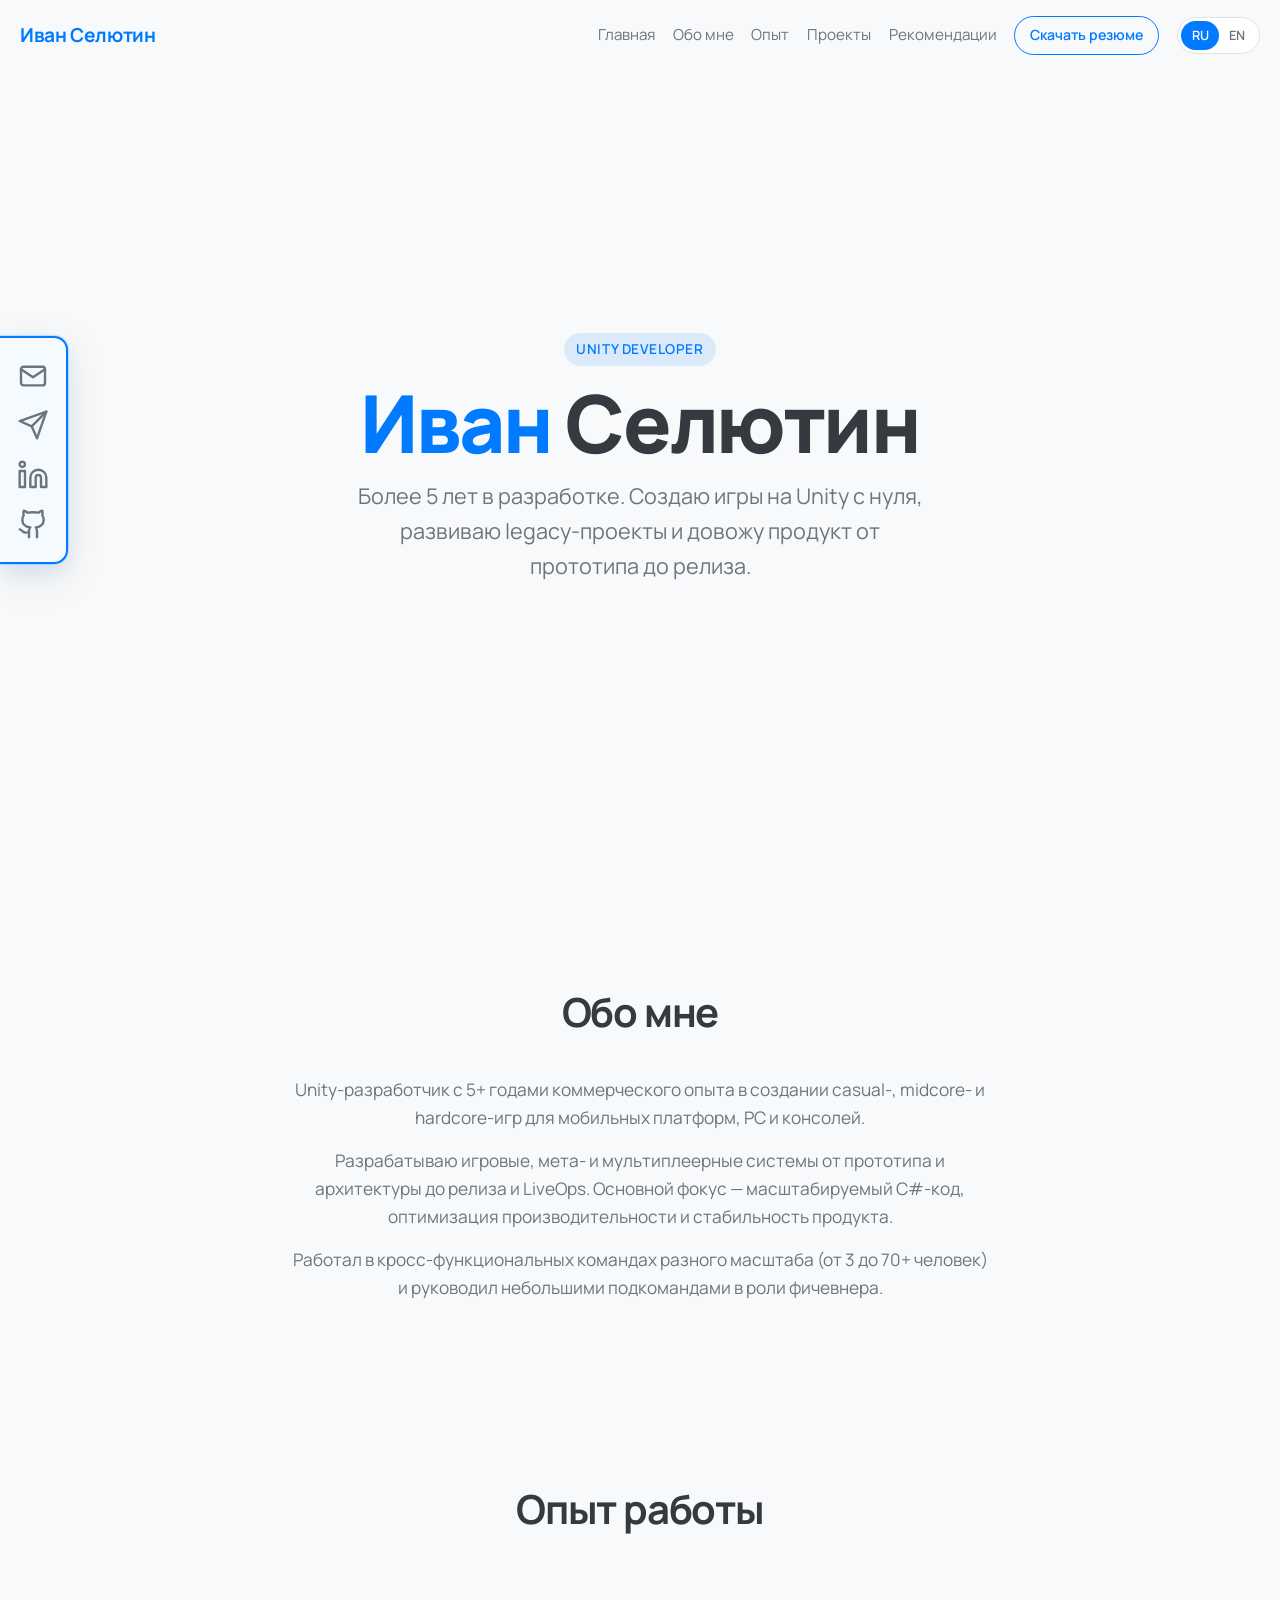
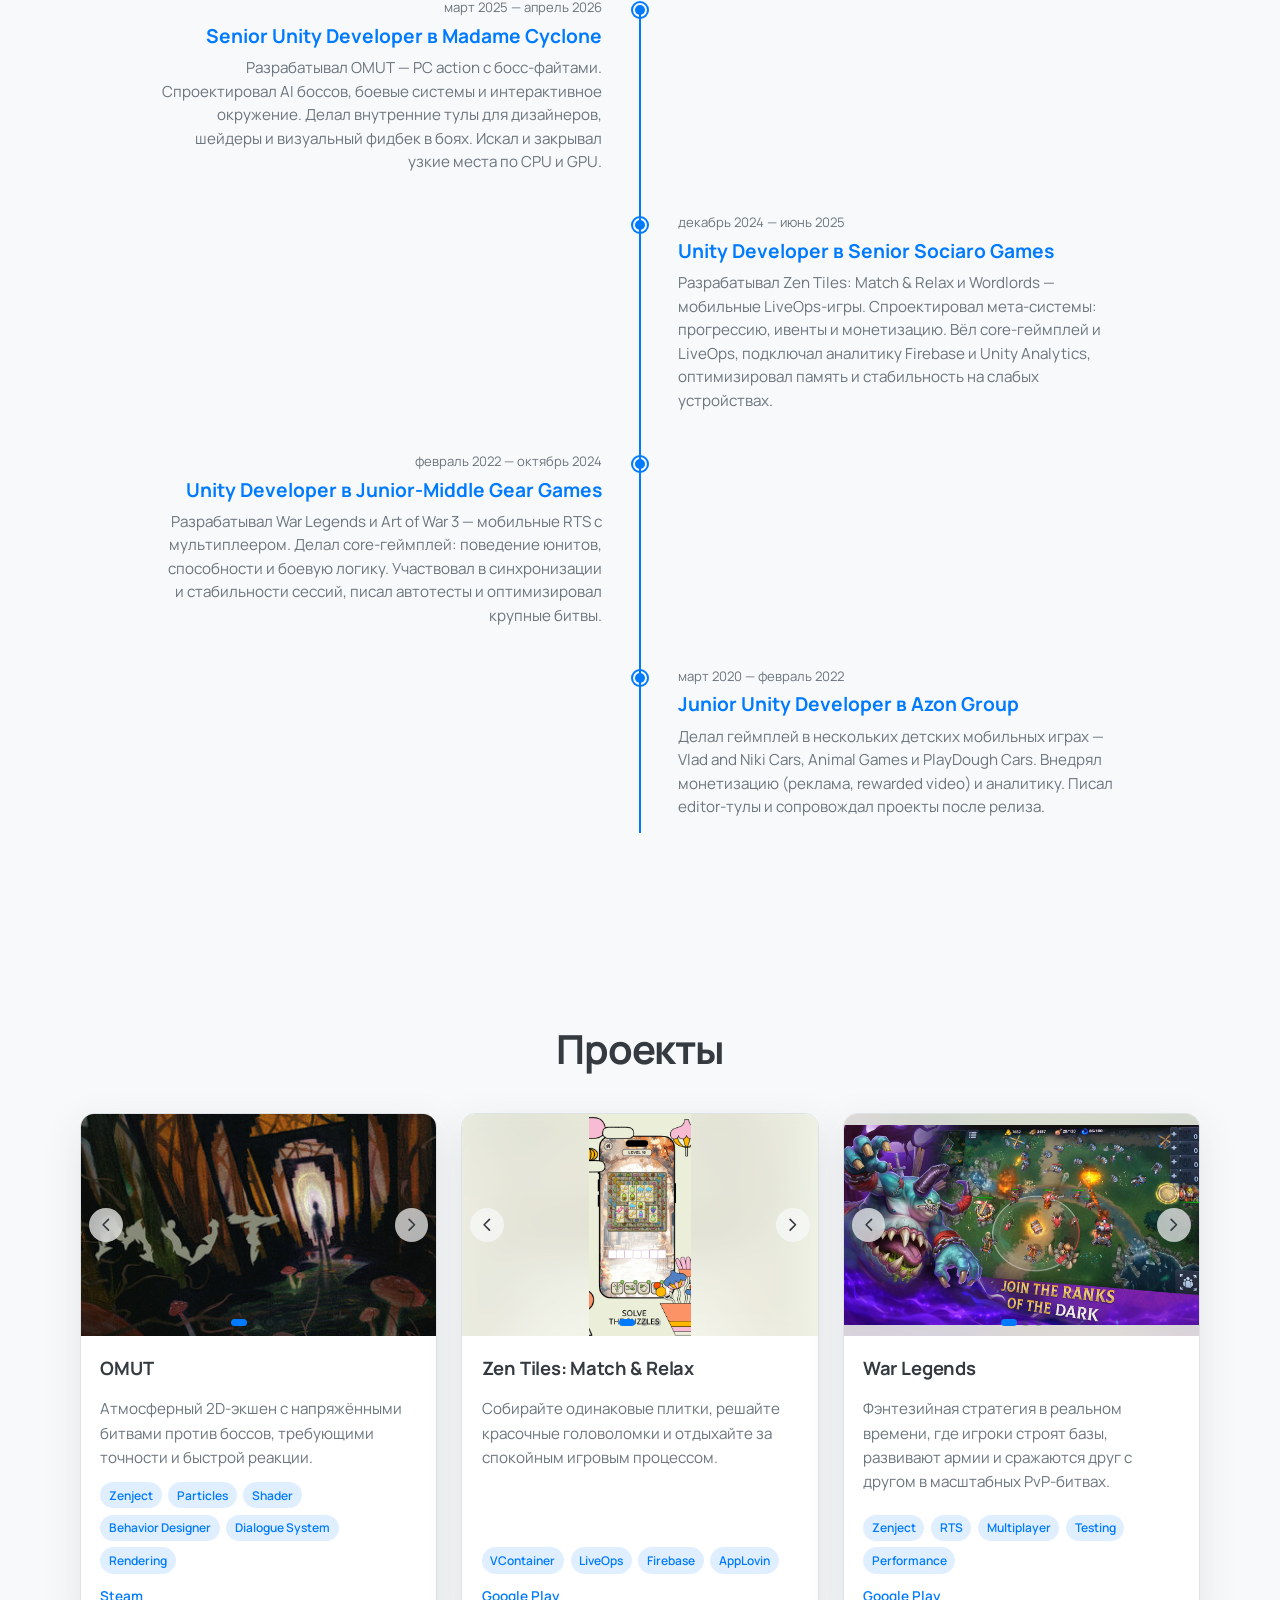
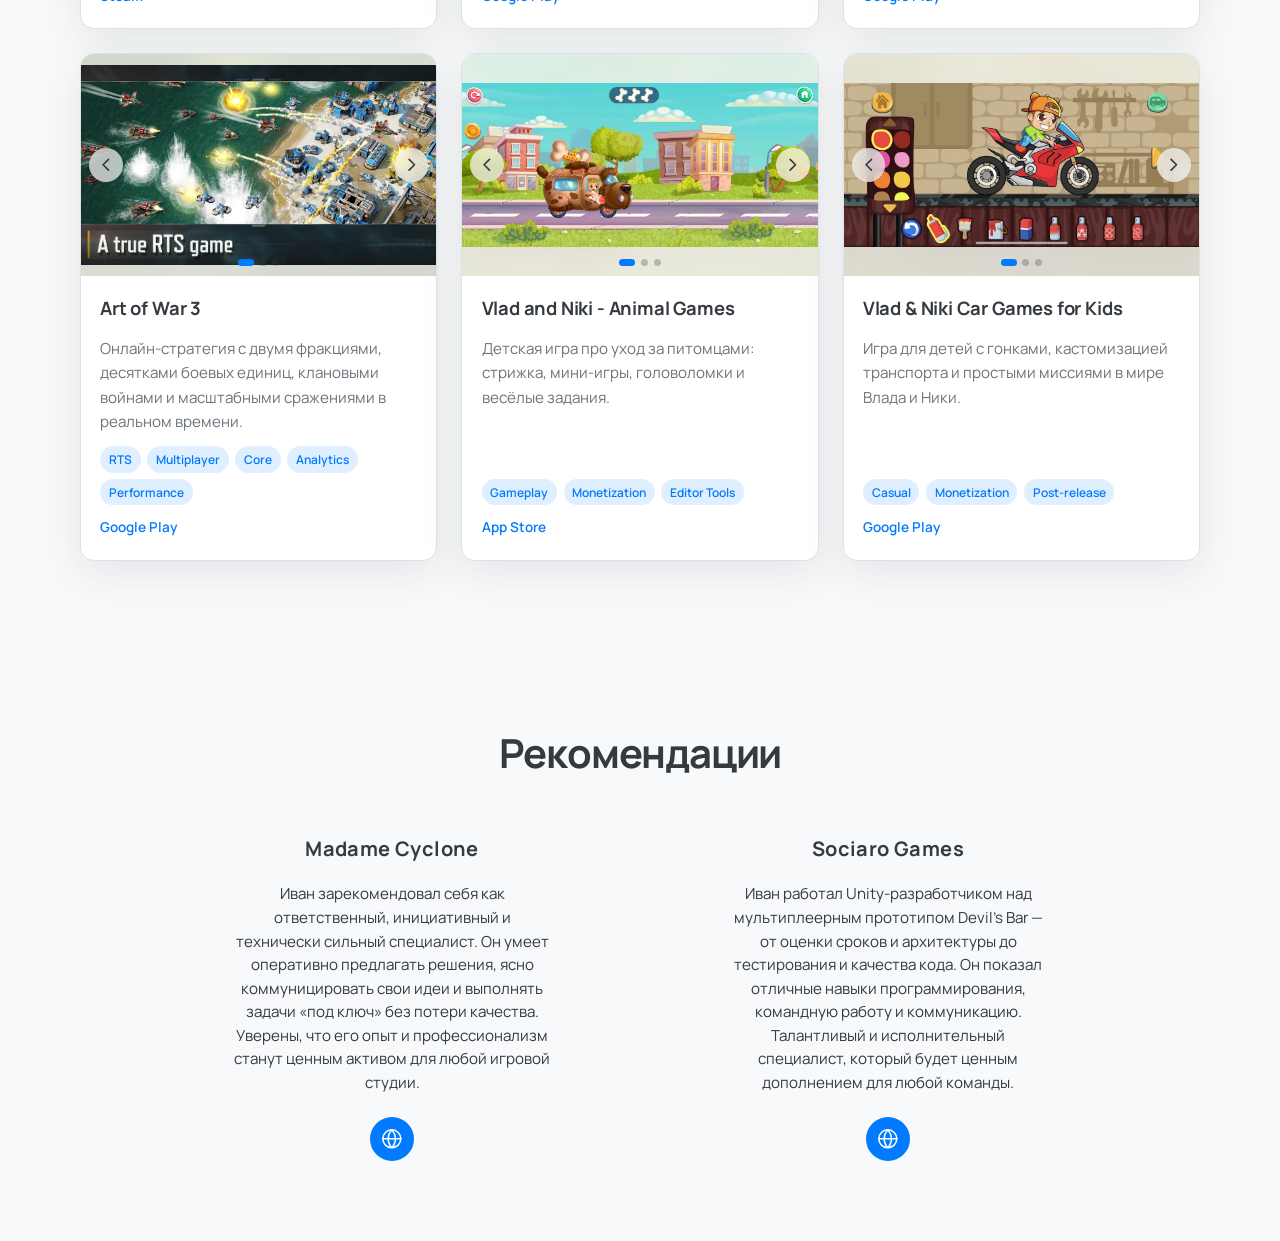
==== index.html @ e61a7d13 "Restore mosaic stagger and equalize header side padding." ====
<!DOCTYPE html>
<html lang="ru">
  <head>
    <meta charset="UTF-8" />
    <meta name="viewport" content="width=device-width, initial-scale=1.0" />
    <meta
      name="description"
      content="Ivan Selyutin — Unity developer. Games, experience, and recommendations."
    />
    <meta http-equiv="Cache-Control" content="no-cache, no-store, must-revalidate" />
    <title>Ivan Selyutin — Unity Developer</title>
    <link rel="preconnect" href="https://fonts.googleapis.com" />
    <link rel="preconnect" href="https://fonts.gstatic.com" crossorigin />
    <link
      href="https://fonts.googleapis.com/css2?family=Manrope:wght@400;500;600;700;800&display=swap"
      rel="stylesheet"
    />
    <link rel="stylesheet" href="css/theme.css?v=20261109c" />
    <link rel="stylesheet" href="css/styles.css?v=20261109c" />
  </head>
  <body>
    <aside id="social-rail" class="social-rail" aria-label="Social links"></aside>

    <header id="site-header" class="site-header">
      <nav class="nav" aria-label="Primary">
        <span id="brand" class="brand">Your Name</span>

        <div class="nav-desktop">
          <a id="nav-home" class="nav-link" href="#hero">Home</a>
          <a id="nav-about" class="nav-link" href="#about">About</a>
          <a id="nav-experience" class="nav-link" href="#experience">Experience</a>
          <a id="nav-projects" class="nav-link" href="#projects">Projects</a>
          <a id="nav-recommendations" class="nav-link" href="#recommendations">Recommendations</a>
          <a id="nav-resume" class="btn" href="assets/resumes/SelyutinCV.pdf" target="_blank" rel="noopener noreferrer">CV</a>
          <div class="lang-switch" role="group" aria-label="Language">
            <button type="button" class="lang-btn" data-lang="ru">RU</button>
            <button type="button" class="lang-btn" data-lang="en">EN</button>
          </div>
        </div>

        <button id="menu-open" class="menu-toggle" type="button" aria-label="Open menu">
          <svg class="icon" viewBox="0 0 24 24" aria-hidden="true"><path d="M4 6h16M4 12h16M4 18h16" fill="none" stroke="currentColor" stroke-width="1.8" stroke-linecap="round"/></svg>
        </button>
      </nav>
    </header>

    <div id="mobile-menu" class="mobile-menu" aria-hidden="true">
      <div class="mobile-menu-top">
        <button id="menu-close" class="menu-toggle" type="button" aria-label="Close menu">
          <svg class="icon" viewBox="0 0 24 24" aria-hidden="true"><path d="M18 6 6 18M6 6l12 12" fill="none" stroke="currentColor" stroke-width="1.8" stroke-linecap="round"/></svg>
        </button>
      </div>
      <div class="mobile-menu-links">
        <a id="m-nav-home" href="#hero">Home</a>
        <a id="m-nav-about" href="#about">About</a>
        <a id="m-nav-experience" href="#experience">Experience</a>
        <a id="m-nav-projects" href="#projects">Projects</a>
        <a id="m-nav-recommendations" href="#recommendations">Recommendations</a>
        <a id="m-nav-resume" class="btn" href="assets/resumes/SelyutinCV.pdf" target="_blank" rel="noopener noreferrer">CV</a>
        <div class="lang-switch" role="group" aria-label="Language">
          <button type="button" class="lang-btn" data-lang="ru">RU</button>
          <button type="button" class="lang-btn" data-lang="en">EN</button>
        </div>
      </div>
    </div>

    <main>
      <section id="hero" class="hero">
        <div class="hero-bg" aria-hidden="true"></div>
        <div class="container hero-content">
          <div class="hero-inner">
            <span id="hero-kicker" class="hero-kicker"></span>
            <h1>
              <span id="hero-first" class="accent"></span>
              <span id="hero-last"></span>
            </h1>
            <p id="hero-tagline" class="hero-tagline"></p>
          </div>
        </div>
      </section>

      <section id="about" class="section container">
        <h2 id="about-title" class="section-title"></h2>
        <div id="about-content" class="about-text"></div>
      </section>

      <section id="experience" class="section container">
        <h2 id="experience-title" class="section-title"></h2>
        <div id="experience-timeline" class="timeline"></div>
      </section>

      <section id="projects" class="section container">
        <h2 id="projects-title" class="section-title"></h2>
        <div id="projects-grid" class="projects-grid"></div>
      </section>

      <section id="recommendations" class="section container">
        <h2 id="recommendations-title" class="section-title"></h2>
        <div id="recommendations-grid" class="reco-grid"></div>
      </section>

      <section id="social-footer" class="social-footer section container" aria-label="Social links">
        <div id="social-bar" class="social-bar"></div>
      </section>
    </main>

    <script type="module">
      import("./js/app.js?v=20261109c");
    </script>
  </body>
</html>
---- css/theme.css ----
:root {
  --color-bg: #f8f9fa;
  --color-surface: #ffffff;
  --color-surface-elevated: #ffffff;
  --color-border: #dee2e6;
  --color-text: #343a40;
  --color-text-muted: #6c757d;
  --color-accent: #007bff;
  --color-accent-hover: #0056b3;
  --color-accent-soft: rgba(0, 123, 255, 0.12);
  --color-on-accent: #ffffff;
  --color-footer: #e9ecef;

  --overlay-rgb: 248, 249, 250;

  --font-display: "Manrope", system-ui, sans-serif;
  --font-body: "Manrope", system-ui, sans-serif;

  --hero-height: 100vh;
  --hero-height-mobile: 100svh;
  --hero-bg-image: none;
  --hero-bg-size: cover;
  --hero-bg-position: center center;
  --hero-bg-overlay: 0;
  --hero-fade-height: 120px;

  --mosaic-icon-size: 28px;
  --mosaic-gap: 56px;
  --mosaic-opacity: 0.144;
  --mosaic-fade-ms: 1600;
  --mosaic-hold-ms: 900;
  --mosaic-cooldown-min-ms: 1000;
  --mosaic-cooldown-max-ms: 2600;
  --mosaic-stagger-ms: 4500;
  --mosaic-density: 0.78;
  --mosaic-content-pad-x: 36px;
  --mosaic-content-pad-y: 28px;

  --page-bg-image: none;
  --page-bg-overlay: 0.2;

  --radius: 14px;
  --shadow: 0 12px 40px rgba(52, 58, 64, 0.1);
}
---- css/styles.css ----
*,
*::before,
*::after {
  box-sizing: border-box;
}

html {
  scroll-behavior: smooth;
}

body {
  margin: 0;
  min-height: 100vh;
  font-family: var(--font-body);
  color: var(--color-text);
  background-color: var(--color-bg);
  background-image:
    linear-gradient(rgba(var(--overlay-rgb), var(--page-bg-overlay)), rgba(var(--overlay-rgb), var(--page-bg-overlay))),
    var(--page-bg-image);
  background-size: cover;
  background-attachment: fixed;
  background-position: center;
  line-height: 1.6;
  -webkit-font-smoothing: antialiased;
  overflow-x: hidden;
}

::selection {
  background: var(--color-accent);
  color: var(--color-on-accent);
}

img {
  max-width: 100%;
  display: block;
}

a {
  color: inherit;
  text-decoration: none;
}

button,
input,
textarea {
  font: inherit;
}

.container {
  width: min(1120px, calc(100% - 2.5rem));
  margin-inline: auto;
}

@media (max-width: 480px) {
  .container {
    width: min(1120px, calc(100% - 1.5rem));
  }
}

.social-rail {
  --social-cycle: 12s;
  --social-step: 1.6s;

  position: fixed;
  left: 0;
  top: 50%;
  transform: translateY(-50%);
  z-index: 40;
  display: none;
  flex-direction: column;
  gap: 1.1rem;
  padding: 1.35rem 1.05rem;
  background: color-mix(in srgb, var(--color-surface) 96%, var(--color-accent) 4%);
  border: 2px solid var(--color-accent);
  border-left: 0;
  border-radius: 0 var(--radius) var(--radius) 0;
  box-shadow:
    0 0 0 1px color-mix(in srgb, var(--color-accent) 18%, transparent),
    0 8px 20px color-mix(in srgb, var(--color-accent) 10%, transparent),
    var(--shadow);
}

.social-rail a {
  position: relative;
  display: grid;
  place-items: center;
  border-radius: 8px;
  color: var(--color-text-muted);
  transition: transform 0.2s ease, color 0.2s ease;
}

.social-rail a:hover {
  color: var(--color-accent);
  transform: translateX(3px);
}

.social-rail a:hover .icon {
  animation: none;
  color: var(--color-accent);
  filter: none;
}

.social-rail .icon {
  width: 2rem;
  height: 2rem;
  color: inherit;
  animation: social-icon-wave var(--social-cycle) ease-in-out infinite;
  animation-delay: calc(var(--i, 0) * var(--social-step));
}

@keyframes social-icon-wave {
  0%,
  5%,
  22%,
  100% {
    color: var(--color-text-muted);
    filter: none;
  }
  10%,
  14% {
    color: var(--color-accent);
    filter: drop-shadow(0 0 1.5px color-mix(in srgb, var(--color-accent) 45%, transparent));
  }
}

.social-footer {
  display: flex;
  justify-content: center;
  padding-top: 0.5rem;
  padding-bottom: 2.25rem;
}

@media (max-width: 899px) {
  #recommendations.section {
    padding-bottom: 2.25rem;
  }
}

@media (min-width: 900px) {
  .social-rail {
    display: flex;
  }

  .social-footer {
    display: none;
  }
}

.social-bar {
  --social-cycle: 12s;
  --social-step: 1.6s;

  display: inline-flex;
  flex-direction: row;
  align-items: center;
  gap: 1.1rem;
  padding: 1.05rem 1.35rem;
  background: color-mix(in srgb, var(--color-surface) 96%, var(--color-accent) 4%);
  border: 2px solid var(--color-accent);
  border-radius: var(--radius);
  box-shadow:
    0 0 0 1px color-mix(in srgb, var(--color-accent) 18%, transparent),
    0 8px 20px color-mix(in srgb, var(--color-accent) 10%, transparent),
    var(--shadow);
}

.social-bar a {
  position: relative;
  display: grid;
  place-items: center;
  border-radius: 8px;
  color: var(--color-text-muted);
  transition: transform 0.2s ease, color 0.2s ease;
}

.social-bar a:hover {
  color: var(--color-accent);
  transform: translateY(-3px);
}

.social-bar a:hover .icon {
  animation: none;
  color: var(--color-accent);
  filter: none;
}

.social-bar .icon {
  width: 2rem;
  height: 2rem;
  color: inherit;
  animation: social-icon-wave var(--social-cycle) ease-in-out infinite;
  animation-delay: calc(var(--i, 0) * var(--social-step));
}

@media (prefers-reduced-motion: reduce) {
  .social-rail .icon,
  .social-bar .icon {
    animation: none;
  }
}

.site-header {
  position: fixed;
  inset: 0 0 auto;
  z-index: 50;
  transition: background 0.25s ease, border-color 0.25s ease, backdrop-filter 0.25s ease;
  border-bottom: 1px solid transparent;
}

.site-header.is-scrolled {
  background: color-mix(in srgb, var(--color-bg) 82%, transparent);
  backdrop-filter: blur(14px);
  border-bottom-color: var(--color-border);
}

.nav {
  display: flex;
  align-items: center;
  justify-content: space-between;
  gap: 1rem;
  width: 100%;
  padding: 1rem 1.25rem;
}

@media (max-width: 480px) {
  .nav {
    padding: 1rem 0.75rem;
  }
}

.brand {
  font-family: var(--font-display);
  font-weight: 700;
  font-size: 1.2rem;
  letter-spacing: -0.02em;
  color: var(--color-accent);
  white-space: nowrap;
  cursor: default;
  user-select: none;
  pointer-events: none;
}

@media (max-width: 480px) {
  .brand {
    font-size: 1.05rem;
  }
}

.nav-desktop {
  display: none;
  align-items: center;
  gap: 1.1rem;
}

.nav-link {
  color: var(--color-text-muted);
  font-size: 0.95rem;
  transition: color 0.2s ease;
}

.nav-link:hover,
.nav-link.is-active {
  color: var(--color-text);
}

.btn {
  display: inline-flex;
  align-items: center;
  justify-content: center;
  gap: 0.45rem;
  border: 1.5px solid var(--color-accent);
  color: var(--color-accent);
  background: transparent;
  border-radius: 999px;
  padding: 0.45rem 0.95rem;
  font-size: 0.88rem;
  font-weight: 600;
  cursor: pointer;
  transition: background 0.2s ease, color 0.2s ease, border-color 0.2s ease, transform 0.2s ease;
}

.btn:hover {
  background: var(--color-accent);
  color: var(--color-on-accent);
}

.btn-solid {
  background: var(--color-accent);
  color: var(--color-on-accent);
}

.btn-solid:hover {
  background: var(--color-accent-hover);
  border-color: var(--color-accent-hover);
}

.lang-switch {
  display: inline-flex;
  padding: 0.2rem;
  border-radius: 999px;
  background: var(--color-surface-elevated);
  border: 1px solid var(--color-border);
}

.lang-btn {
  border: 0;
  background: transparent;
  color: var(--color-text-muted);
  padding: 0.28rem 0.65rem;
  border-radius: 999px;
  cursor: pointer;
  font-weight: 600;
  font-size: 0.8rem;
}

.lang-btn.is-active {
  background: var(--color-accent);
  color: var(--color-on-accent);
}

.menu-toggle {
  display: inline-flex;
  align-items: center;
  justify-content: center;
  border: 0;
  background: transparent;
  color: var(--color-accent);
  cursor: pointer;
  padding: 0.25rem;
}

@media (min-width: 960px) {
  .nav-desktop {
    display: flex;
  }

  .menu-toggle {
    display: none;
  }
}

.mobile-menu {
  position: fixed;
  inset: 0;
  z-index: 60;
  display: none;
  flex-direction: column;
  padding: 1.25rem;
  background: color-mix(in srgb, var(--color-bg) 92%, transparent);
  backdrop-filter: blur(16px);
}

.mobile-menu.is-open {
  display: flex;
}

.mobile-menu-top {
  display: flex;
  justify-content: flex-end;
}

.mobile-menu-links {
  margin: auto 0;
  display: flex;
  flex-direction: column;
  align-items: center;
  gap: 1.25rem;
  font-size: 1.25rem;
}

.hero {
  position: relative;
  width: 100%;
  height: var(--hero-height);
  min-height: var(--hero-height);
  display: grid;
  place-items: center;
  text-align: center;
  padding: 7rem 0 4rem;
  overflow: visible;
}

.hero-bg {
  position: absolute;
  inset: 0;
  z-index: 0;
  background-color: transparent;
  background-image:
    linear-gradient(rgba(var(--overlay-rgb), var(--hero-bg-overlay)), rgba(var(--overlay-rgb), var(--hero-bg-overlay))),
    var(--hero-bg-image);
  background-size: var(--hero-bg-size);
  background-position: var(--hero-bg-position);
  background-repeat: no-repeat;
  pointer-events: none;
}

.hero-bg::after {
  content: "";
  position: absolute;
  inset: auto 0 0;
  height: var(--hero-fade-height);
  background: linear-gradient(transparent, var(--color-bg));
  pointer-events: none;
}

main {
  position: relative;
  z-index: 1;
}

main > .section,
main > .hero {
  position: relative;
  z-index: 1;
}

.icon-mosaic {
  position: absolute;
  left: 0;
  top: 0;
  width: 100%;
  z-index: 0;
  pointer-events: none;
  overflow: hidden;
}

.icon-mosaic__cell {
  position: absolute;
  width: var(--mosaic-icon-size);
  height: var(--mosaic-icon-size);
  transform: translate(-50%, -50%);
}

.icon-mosaic__cell img {
  width: 100%;
  height: 100%;
  opacity: 0;
  object-fit: contain;
  image-rendering: pixelated;
  image-rendering: crisp-edges;
  transition: opacity calc(var(--mosaic-fade-ms) * 1ms) ease;
}

.icon-mosaic__cell.is-on img {
  opacity: var(--mosaic-opacity);
}

@media (prefers-reduced-motion: reduce) {
  .icon-mosaic {
    display: none;
  }
}

.hero-content {
  position: relative;
  z-index: 2;
  width: min(1120px, calc(100% - 2.5rem));
  margin-inline: auto;
}

.hero-inner {
  position: relative;
  z-index: 2;
  max-width: 860px;
  margin-inline: auto;
}

@media (max-width: 767px) {
  .hero {
    height: var(--hero-height-mobile);
    min-height: var(--hero-height-mobile);
    padding: 5.5rem 0 3rem;
  }

  .hero-inner {
    padding-inline: 0.15rem;
  }

  .hero h1 {
    font-size: clamp(2.2rem, 11vw, 3.4rem);
    word-break: break-word;
  }

  .hero-tagline {
    font-size: 1.02rem;
    padding-inline: 0.15rem;
  }

  .section {
    padding: 3.25rem 0;
  }

  #experience .section-title,
  #recommendations .section-title {
    margin-bottom: 2rem;
  }

  .project-card:hover {
    transform: none;
  }

  .project-body h3 {
    overflow-wrap: anywhere;
  }

  .timeline-item h3 {
    font-size: 1.05rem;
    overflow-wrap: anywhere;
  }

  .timeline-text {
    font-size: 0.92rem;
  }

  .reco-text {
    max-width: none;
    font-size: 0.92rem;
  }

  .about-text {
    font-size: 1rem;
  }
}

.hero-kicker {
  display: inline-block;
  margin-bottom: 1rem;
  padding: 0.35rem 0.8rem;
  border-radius: 999px;
  background: var(--color-accent-soft);
  color: var(--color-accent);
  font-size: 0.85rem;
  font-weight: 600;
  letter-spacing: 0.04em;
  text-transform: uppercase;
}

.hero h1 {
  margin: 0 0 1rem;
  font-family: var(--font-display);
  font-weight: 800;
  font-size: clamp(2.6rem, 8vw, 5rem);
  line-height: 1.02;
  letter-spacing: -0.03em;
}

.hero h1 .accent {
  color: var(--color-accent);
}

.hero-tagline {
  margin: 0 auto 2rem;
  max-width: 36rem;
  color: var(--color-text-muted);
  font-size: clamp(1.05rem, 2.4vw, 1.35rem);
  font-weight: 400;
}

.section {
  padding: 5rem 0;
}

.section-title {
  margin: 0 0 2rem;
  font-family: var(--font-display);
  font-size: clamp(1.8rem, 4vw, 2.5rem);
  letter-spacing: -0.03em;
}

#experience .section-title {
  text-align: center;
  margin-bottom: 3.5rem;
}

#about .section-title,
#projects .section-title {
  text-align: center;
}

.about-text {
  max-width: 44rem;
  margin-inline: auto;
  color: var(--color-text-muted);
  font-size: 1.08rem;
  text-align: center;
}

.about-text p {
  margin: 0 0 1rem;
}

.projects-grid {
  display: grid;
  grid-template-columns: 1fr;
  gap: 1.5rem;
}

@media (min-width: 720px) {
  .projects-grid {
    grid-template-columns: repeat(2, 1fr);
  }
}

@media (min-width: 1024px) {
  .projects-grid {
    grid-template-columns: repeat(3, 1fr);
  }
}

.project-card {
  display: flex;
  flex-direction: column;
  background: var(--color-surface);
  border: 1px solid var(--color-border);
  border-radius: var(--radius);
  overflow: hidden;
  box-shadow: var(--shadow);
  transition: transform 0.25s ease, border-color 0.25s ease;
}

.project-card:hover {
  transform: translateY(-4px);
  border-color: color-mix(in srgb, var(--color-accent) 45%, var(--color-border));
}

.carousel {
  position: relative;
  aspect-ratio: 16 / 10;
  background: var(--color-surface-elevated);
  overflow: hidden;
}

.carousel-track {
  display: flex;
  height: 100%;
  transition: transform 0.35s ease;
}

.carousel-slide {
  position: relative;
  min-width: 100%;
  height: 100%;
  overflow: hidden;
}

.carousel-slide img {
  position: relative;
  z-index: 1;
  width: 100%;
  height: 100%;
  object-fit: cover;
  pointer-events: none;
}

.carousel-slide--contain {
  display: grid;
  place-items: center;
  background: #eef0df;
}

.carousel-slide--contain .carousel-slide__backdrop {
  position: absolute;
  inset: -24px;
  background-position: center;
  background-size: cover;
  filter: blur(22px);
  opacity: 0.22;
  transform: scale(1.08);
}

.carousel-slide--contain::after {
  content: "";
  position: absolute;
  inset: 0;
  background: rgba(248, 249, 250, 0.28);
}

.carousel-slide--contain img {
  position: absolute;
  inset: 0;
  width: 100%;
  height: 100%;
  max-width: none;
  object-fit: contain;
}

.carousel-placeholder {
  width: 100%;
  height: 100%;
  display: grid;
  place-items: center;
  background:
    radial-gradient(circle at 30% 20%, var(--color-accent-soft), transparent 55%),
    linear-gradient(145deg, #e9ecef, #f8f9fa);
  color: var(--color-text-muted);
  font-size: 0.9rem;
  padding: 1rem;
  text-align: center;
}

.carousel-nav {
  position: absolute;
  inset: 0;
  z-index: 3;
  display: flex;
  align-items: center;
  justify-content: space-between;
  padding: 0.5rem;
  pointer-events: none;
}

.carousel-btn {
  pointer-events: auto;
  width: 2.1rem;
  height: 2.1rem;
  border: 0;
  border-radius: 999px;
  background: color-mix(in srgb, var(--color-bg) 70%, transparent);
  color: var(--color-text);
  cursor: pointer;
  display: grid;
  place-items: center;
  backdrop-filter: blur(8px);
  transition: background 0.2s ease, color 0.2s ease;
}

.carousel-btn:hover {
  background: var(--color-accent);
  color: var(--color-on-accent);
}

.carousel-dots {
  position: absolute;
  left: 0;
  right: 0;
  bottom: 0.65rem;
  z-index: 3;
  display: flex;
  justify-content: center;
  gap: 0.35rem;
}

.carousel-dot {
  width: 0.45rem;
  height: 0.45rem;
  border-radius: 999px;
  border: 0;
  padding: 0;
  background: rgba(52, 58, 64, 0.28);
  cursor: pointer;
}

.carousel-dot.is-active {
  background: var(--color-accent);
  width: 1rem;
}

.project-body {
  display: flex;
  flex-direction: column;
  gap: 0.75rem;
  padding: 1.15rem 1.2rem 1.3rem;
  flex: 1;
}

.project-body h3 {
  margin: 0;
  padding: 0.08em 0 0.18em;
  font-family: var(--font-body);
  font-size: 1.15rem;
  font-weight: 700;
  line-height: 1.4;
  letter-spacing: -0.01em;
  overflow: visible;
}

.project-body p {
  margin: 0;
  color: var(--color-text-muted);
  font-size: 0.95rem;
  flex: 1;
}

.tags {
  display: flex;
  flex-wrap: wrap;
  gap: 0.4rem;
}

.tag {
  font-size: 0.75rem;
  font-weight: 600;
  padding: 0.22rem 0.55rem;
  border-radius: 999px;
  background: var(--color-accent-soft);
  color: var(--color-accent);
}

.project-links {
  display: flex;
  flex-wrap: wrap;
  gap: 0.5rem;
}

.project-links a {
  font-size: 0.85rem;
  font-weight: 600;
  color: var(--color-accent);
}

.project-links a:hover {
  color: var(--color-accent-hover);
}

.timeline {
  position: relative;
  max-width: 960px;
  margin-inline: auto;
}

.timeline::before {
  content: "";
  position: absolute;
  left: 50%;
  top: 0.45rem;
  bottom: 1.5rem;
  width: 2px;
  background: var(--color-accent);
  transform: translateX(-50%);
}

.timeline-item {
  display: grid;
  grid-template-columns: 1fr 20px 1fr;
  align-items: start;
  background: none;
  border: 0;
  border-radius: 0;
  padding: 0 0 2.4rem;
}

.timeline-item::before {
  content: "";
  grid-column: 2;
  grid-row: 1;
  width: 14px;
  height: 14px;
  margin-top: 0.35rem;
  justify-self: center;
  border-radius: 50%;
  background: var(--color-accent);
  border: 2px solid var(--color-bg);
  box-shadow: 0 0 0 2px var(--color-accent);
}

.timeline-item--left .timeline-content {
  grid-column: 1;
  text-align: right;
  padding-right: 1.75rem;
}

.timeline-item--right .timeline-content {
  grid-column: 3;
  text-align: left;
  padding-left: 1.75rem;
}

.timeline-meta {
  display: flex;
  flex-wrap: wrap;
  gap: 0.35rem 0.85rem;
  margin-bottom: 0.35rem;
  color: var(--color-text-muted);
  font-size: 0.82rem;
}

.timeline-item--left .timeline-meta {
  justify-content: flex-end;
}

.timeline-item h3 {
  margin: 0 0 0.45rem;
  font-family: var(--font-body);
  font-size: 1.2rem;
  font-weight: 700;
  color: var(--color-accent);
  line-height: 1.3;
}

.timeline-item h4 {
  margin: 0 0 0.75rem;
  color: var(--color-accent);
  font-size: 0.95rem;
  font-weight: 600;
}

.timeline-text {
  margin: 0;
  color: var(--color-text-muted);
  font-size: 0.95rem;
  font-weight: 400;
  line-height: 1.55;
}

.timeline-item ul {
  margin: 0;
  padding-left: 1.1rem;
  color: var(--color-text-muted);
}

.timeline-item--left ul {
  padding-left: 0;
  padding-right: 1.1rem;
  list-style-position: inside;
}

.timeline-item li + li {
  margin-top: 0.35rem;
}

@media (max-width: 767px) {
  .timeline::before {
    left: 7px;
    transform: none;
  }

  .timeline-item {
    grid-template-columns: 14px 1fr;
    column-gap: 0.9rem;
    padding-bottom: 1.8rem;
  }

  .timeline-item::before {
    grid-column: 1;
  }

  .timeline-item--left .timeline-content,
  .timeline-item--right .timeline-content {
    grid-column: 2;
    text-align: left;
    padding: 0;
  }

  .timeline-item--left .timeline-meta {
    justify-content: flex-start;
  }
}

#recommendations .section-title {
  text-align: center;
  margin-bottom: 3rem;
}

.reco-grid {
  display: grid;
  grid-template-columns: 1fr;
  gap: 2.5rem 2rem;
  max-width: 960px;
  margin-inline: auto;
}

@media (min-width: 720px) {
  .reco-grid {
    grid-template-columns: repeat(2, 1fr);
  }
}

.reco-card {
  display: flex;
  flex-direction: column;
  align-items: center;
  text-align: center;
  background: none;
  border: 0;
  border-radius: 0;
  padding: 0;
  box-shadow: none;
  min-height: 0;
}

.reco-company {
  margin: 0 0 1.1rem;
  font-family: var(--font-body);
  font-size: 1.25rem;
  font-weight: 700;
  letter-spacing: 0.02em;
  color: var(--color-text);
}

.reco-text {
  margin: 0 0 1.4rem;
  color: var(--color-text);
  font-size: 0.95rem;
  line-height: 1.55;
  font-style: normal;
  max-width: 36ch;
}

.reco-link {
  display: grid;
  place-items: center;
  width: 2.75rem;
  height: 2.75rem;
  border-radius: 999px;
  background: var(--color-accent);
  color: var(--color-on-accent);
  transition: transform 0.2s ease, background 0.2s ease;
}

.reco-link:hover {
  background: var(--color-accent-hover);
  transform: translateY(-2px);
}

.reco-link-icon {
  width: 1.35rem;
  height: 1.35rem;
  fill: none;
  stroke: currentColor;
  stroke-width: 1.7;
  stroke-linecap: round;
  stroke-linejoin: round;
}

.icon {
  width: 1.35rem;
  height: 1.35rem;
  stroke: currentColor;
  fill: none;
  stroke-width: 1.8;
  stroke-linecap: round;
  stroke-linejoin: round;
}

.sr-only {
  position: absolute;
  width: 1px;
  height: 1px;
  padding: 0;
  margin: -1px;
  overflow: hidden;
  clip: rect(0, 0, 0, 0);
  border: 0;
}

.hidden {
  display: none !important;
}
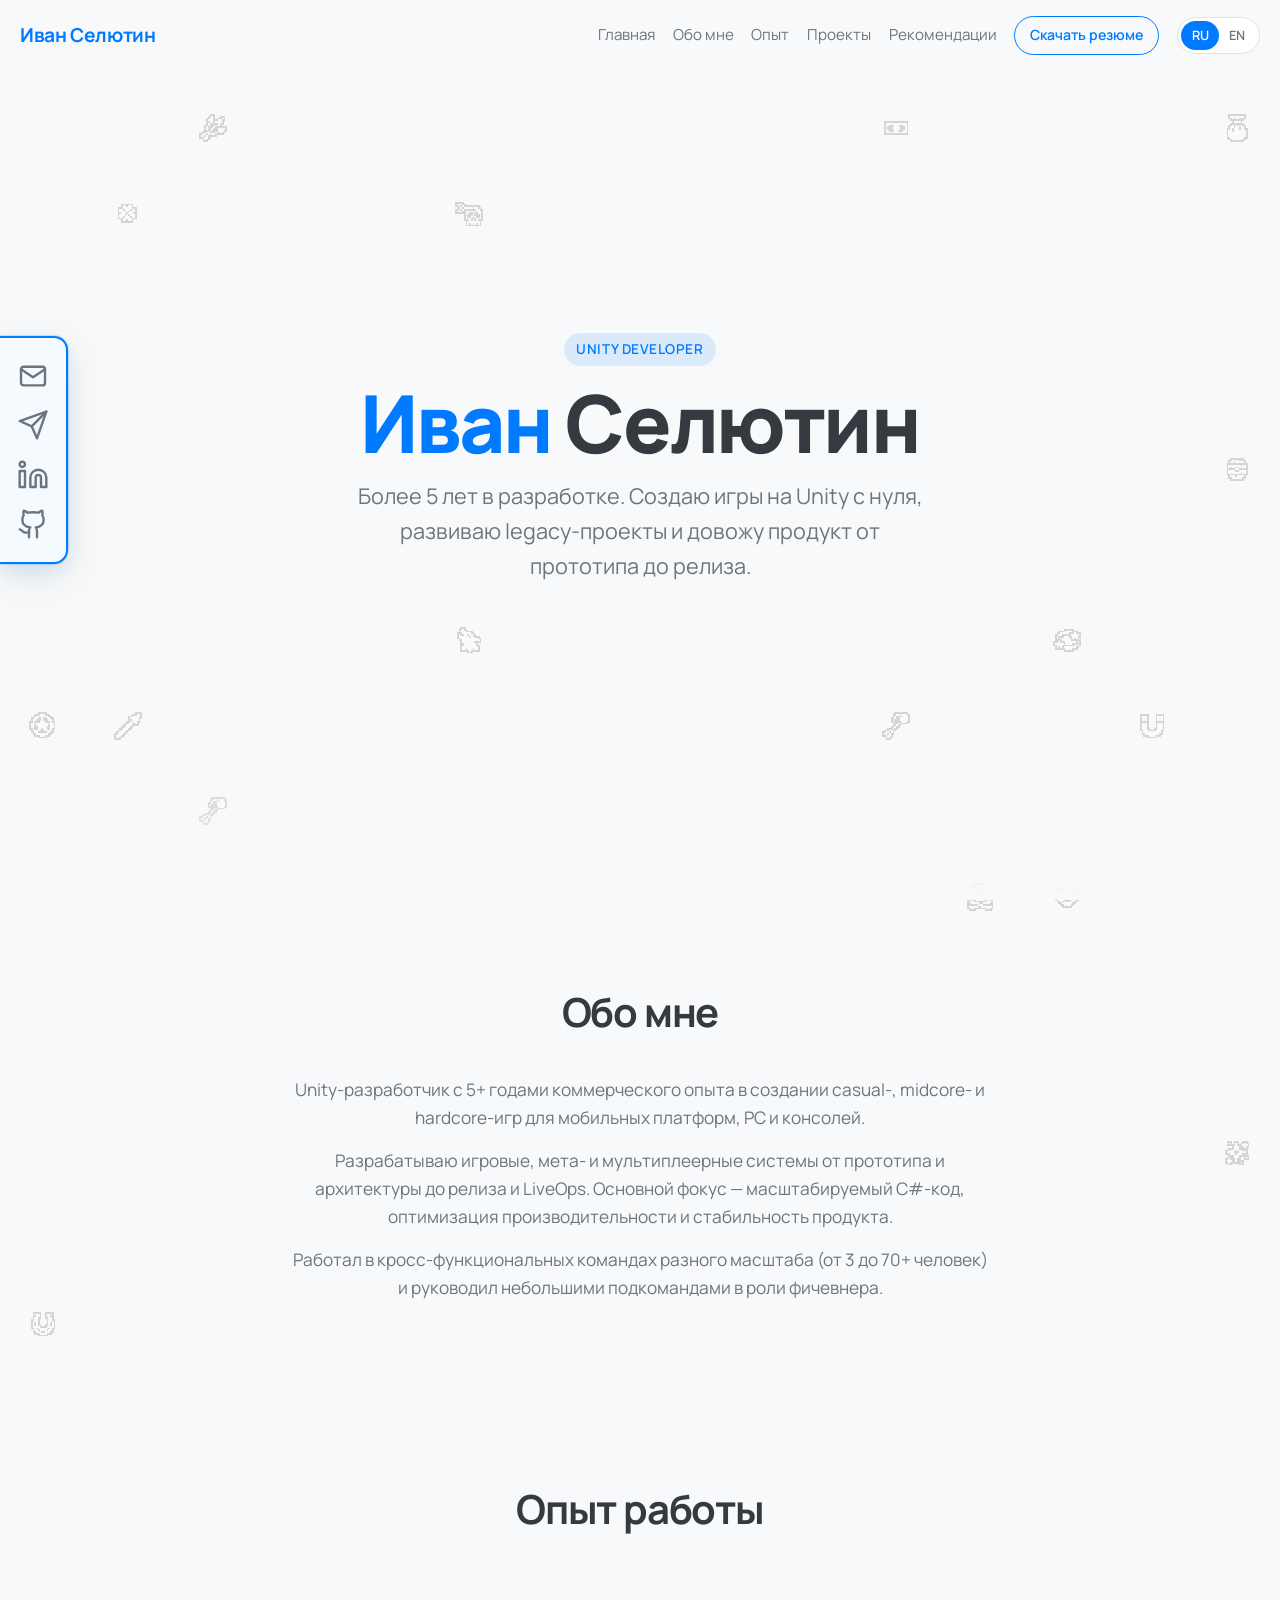
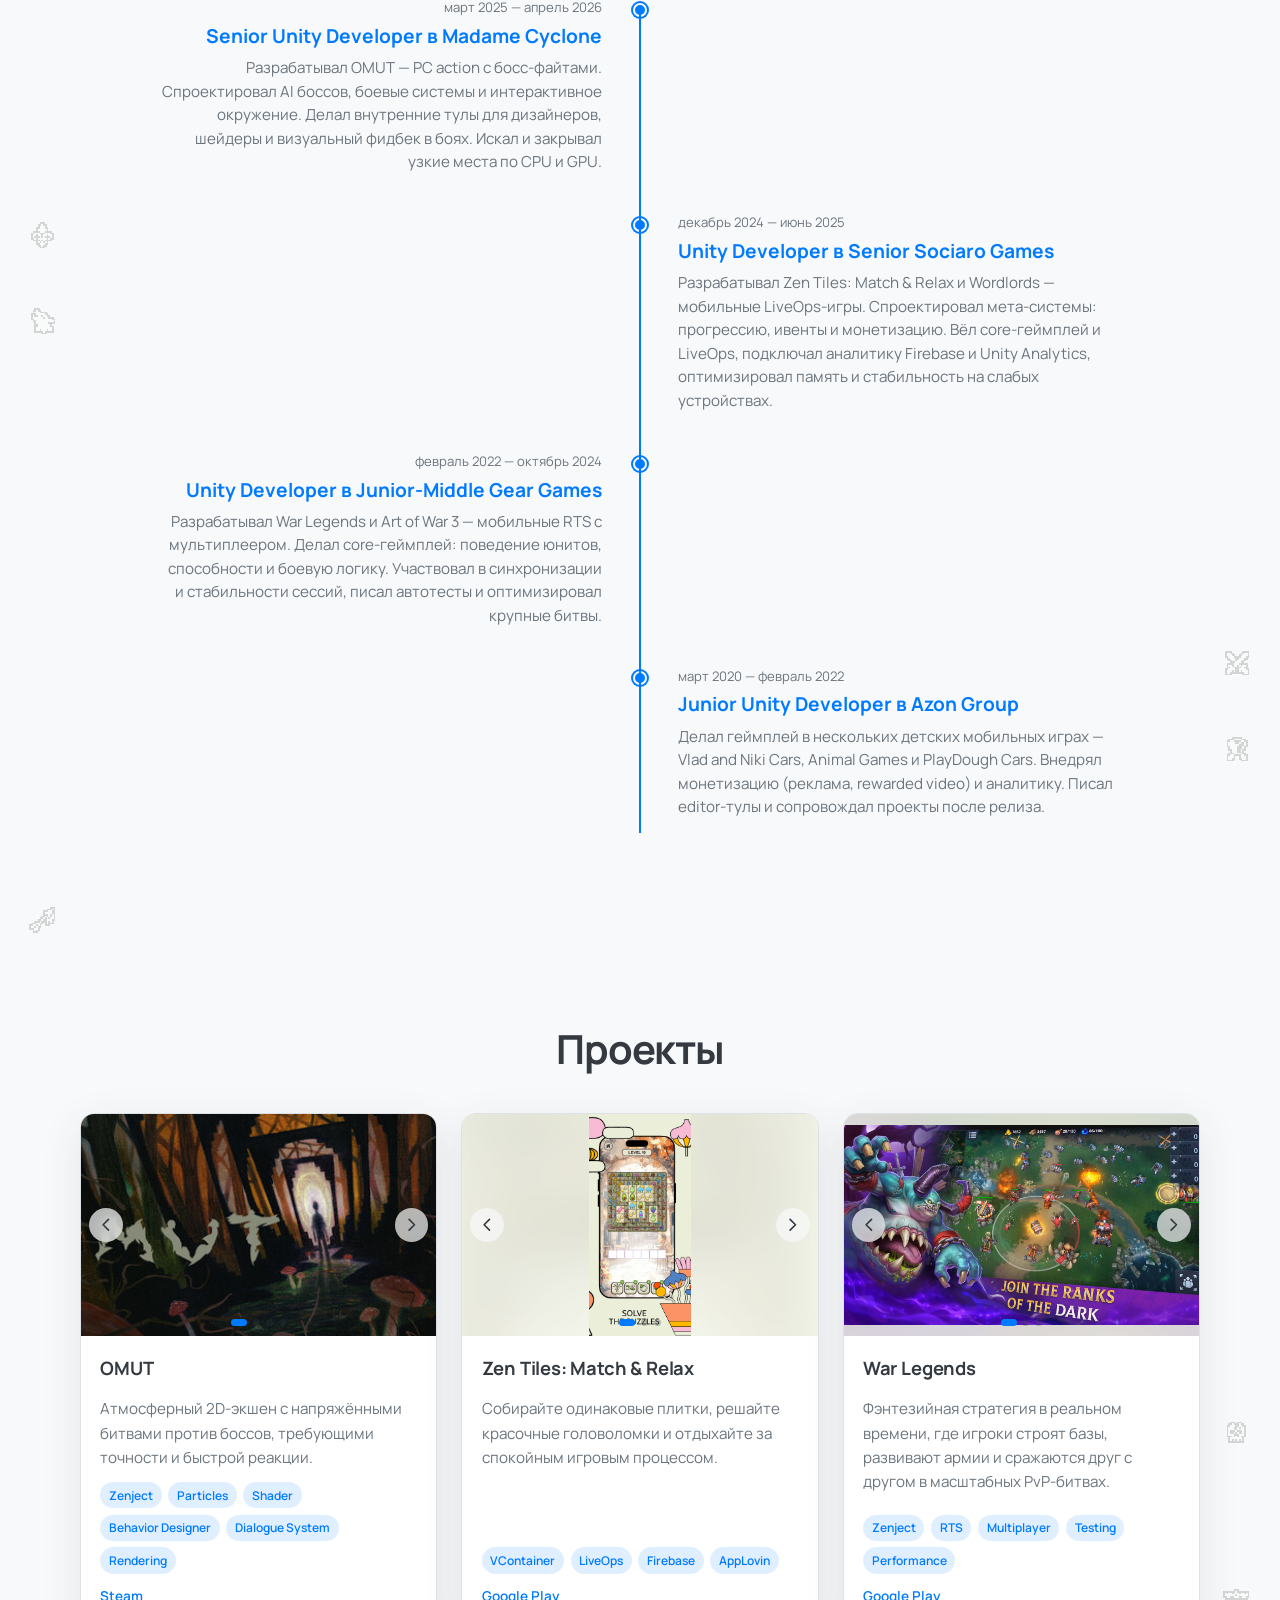
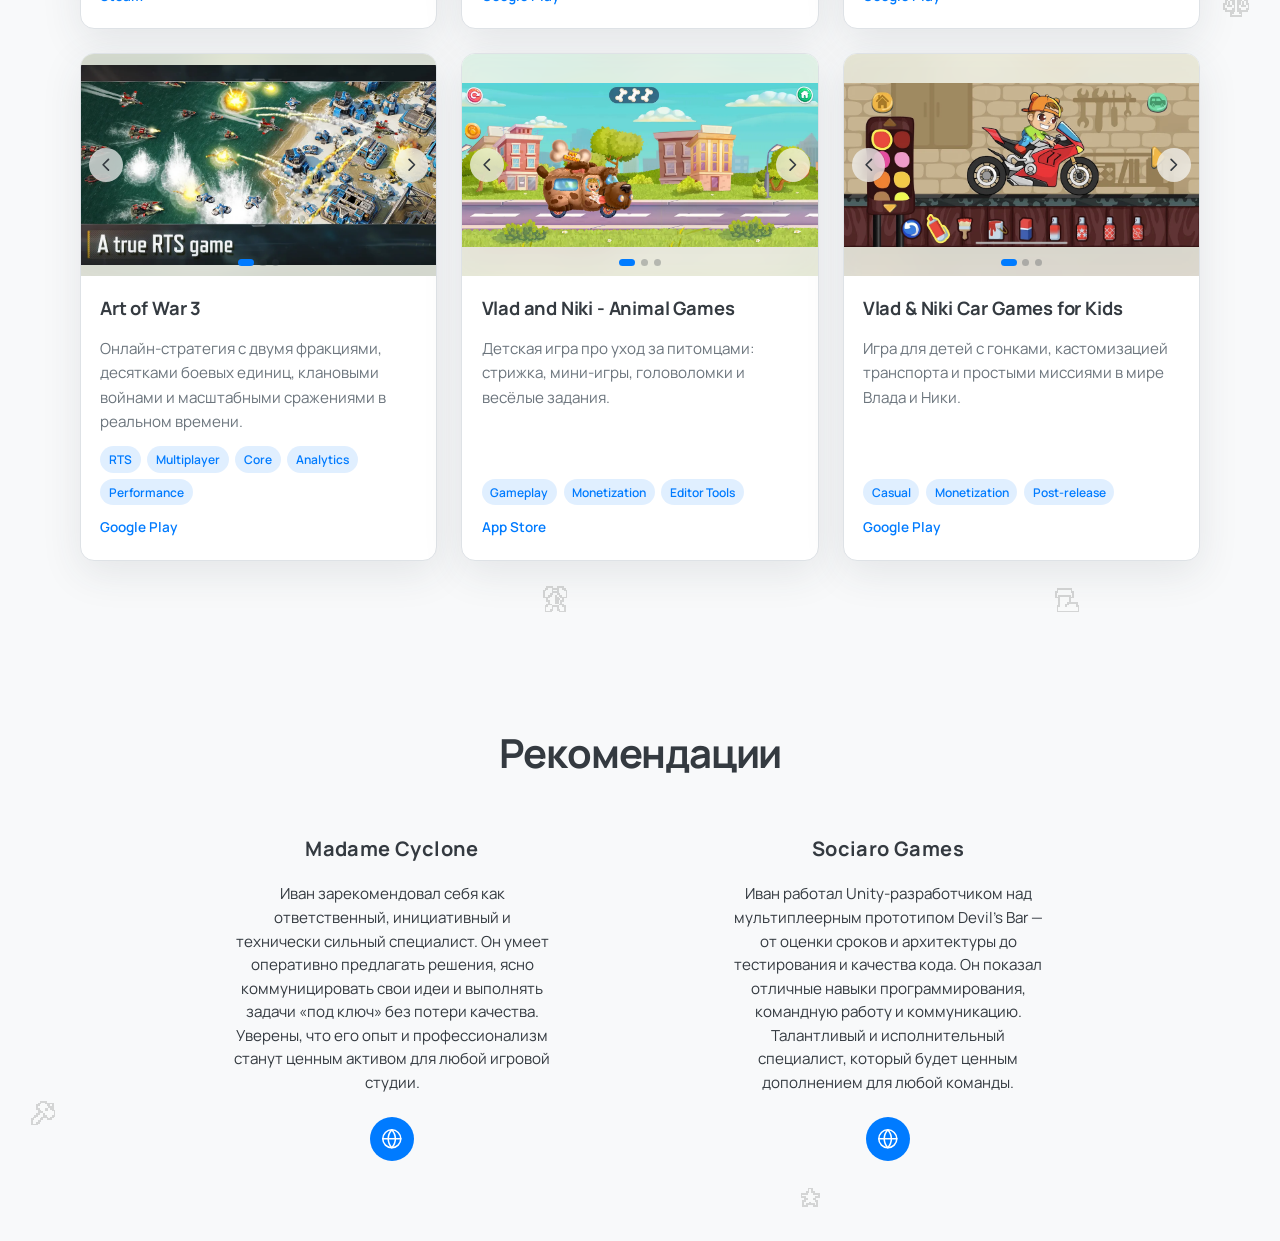
==== commit 5774d8ee: "Restore desynced mosaic entrances and stop redundant rebuild waves." ====
--- a/index.html
+++ b/index.html
@@ -15,8 +15,8 @@
       href="https://fonts.googleapis.com/css2?family=Manrope:wght@400;500;600;700;800&display=swap"
       rel="stylesheet"
     />
-    <link rel="stylesheet" href="css/theme.css?v=20261109c" />
-    <link rel="stylesheet" href="css/styles.css?v=20261109c" />
+    <link rel="stylesheet" href="css/theme.css?v=20261109d" />
+    <link rel="stylesheet" href="css/styles.css?v=20261109d" />
   </head>
   <body>
     <aside id="social-rail" class="social-rail" aria-label="Social links"></aside>
@@ -105,7 +105,7 @@
     </main>
 
     <script type="module">
-      import("./js/app.js?v=20261109c");
+      import("./js/app.js?v=20261109d");
     </script>
   </body>
 </html>
--- a/css/theme.css
+++ b/css/theme.css
@@ -31,7 +31,7 @@
   --mosaic-hold-ms: 900;
   --mosaic-cooldown-min-ms: 1000;
   --mosaic-cooldown-max-ms: 2600;
-  --mosaic-stagger-ms: 4500;
+  --mosaic-stagger-ms: 9000;
   --mosaic-density: 0.78;
   --mosaic-content-pad-x: 36px;
   --mosaic-content-pad-y: 28px;
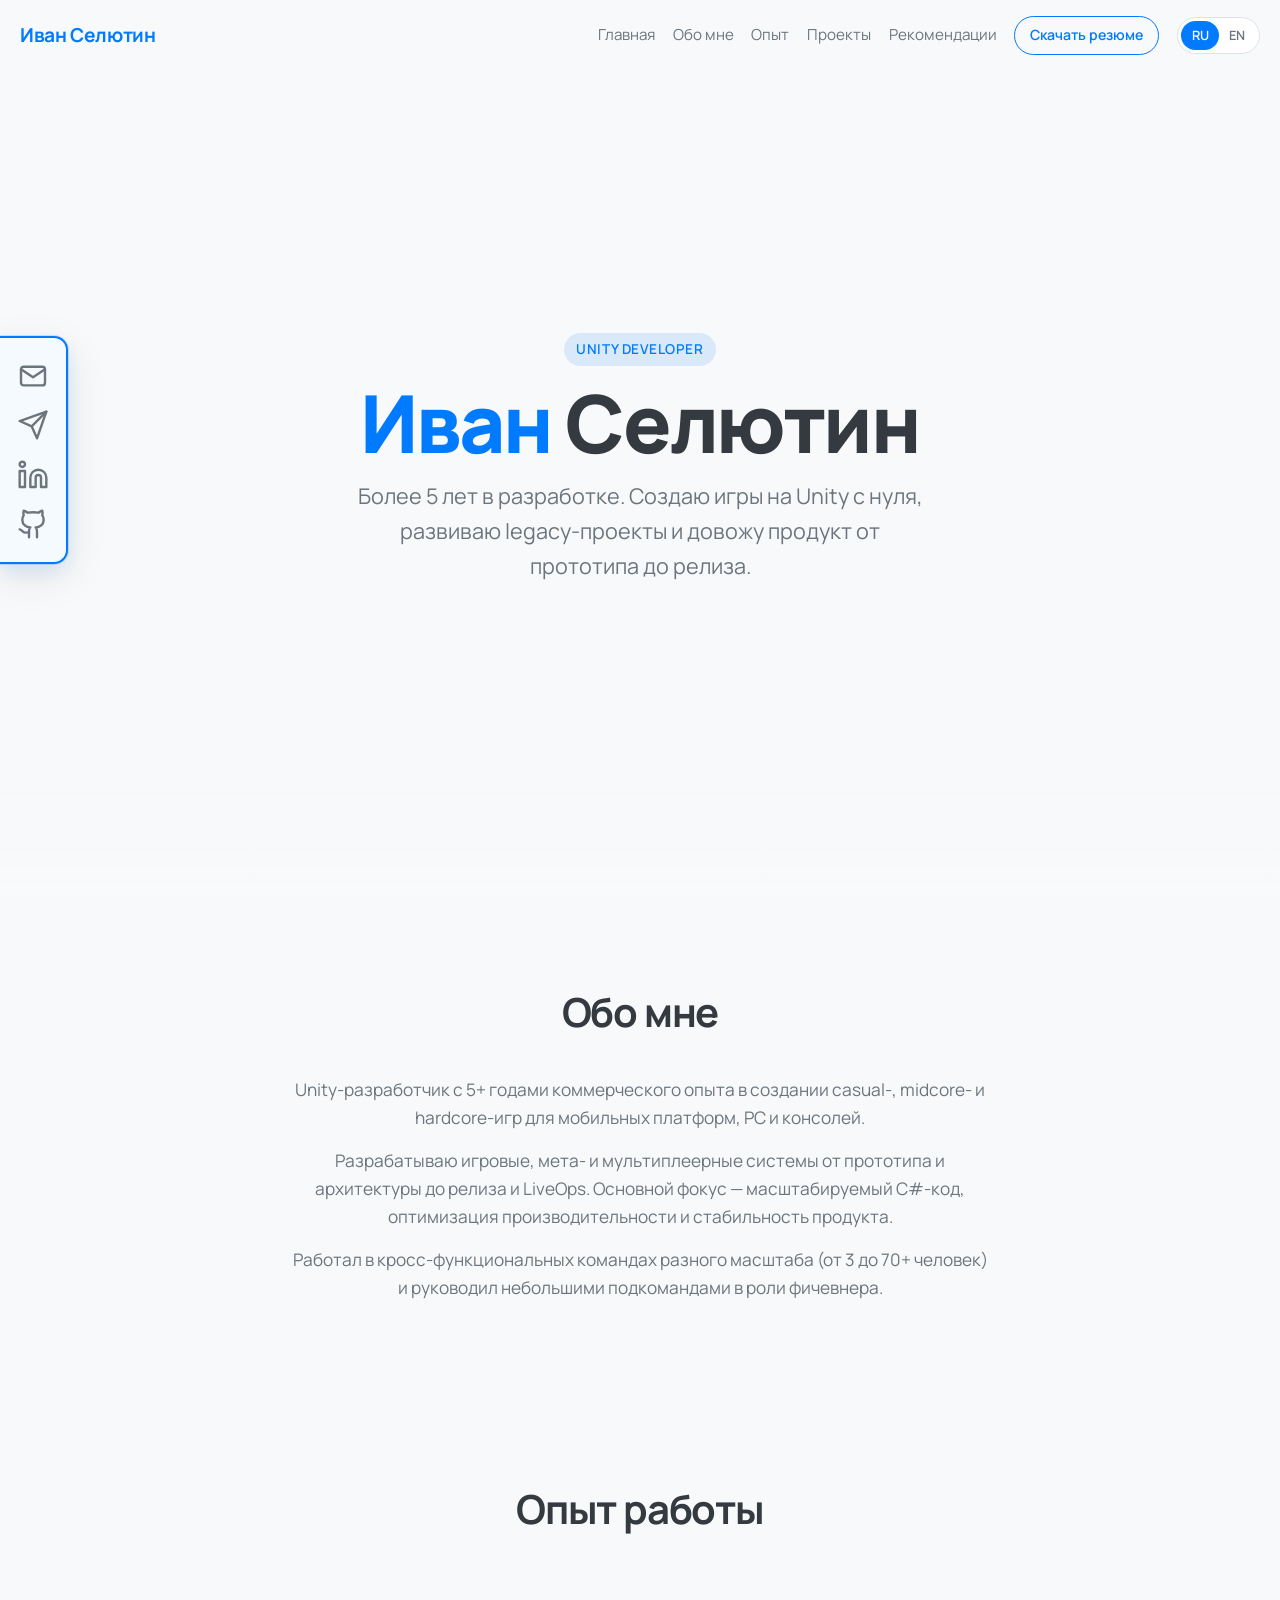
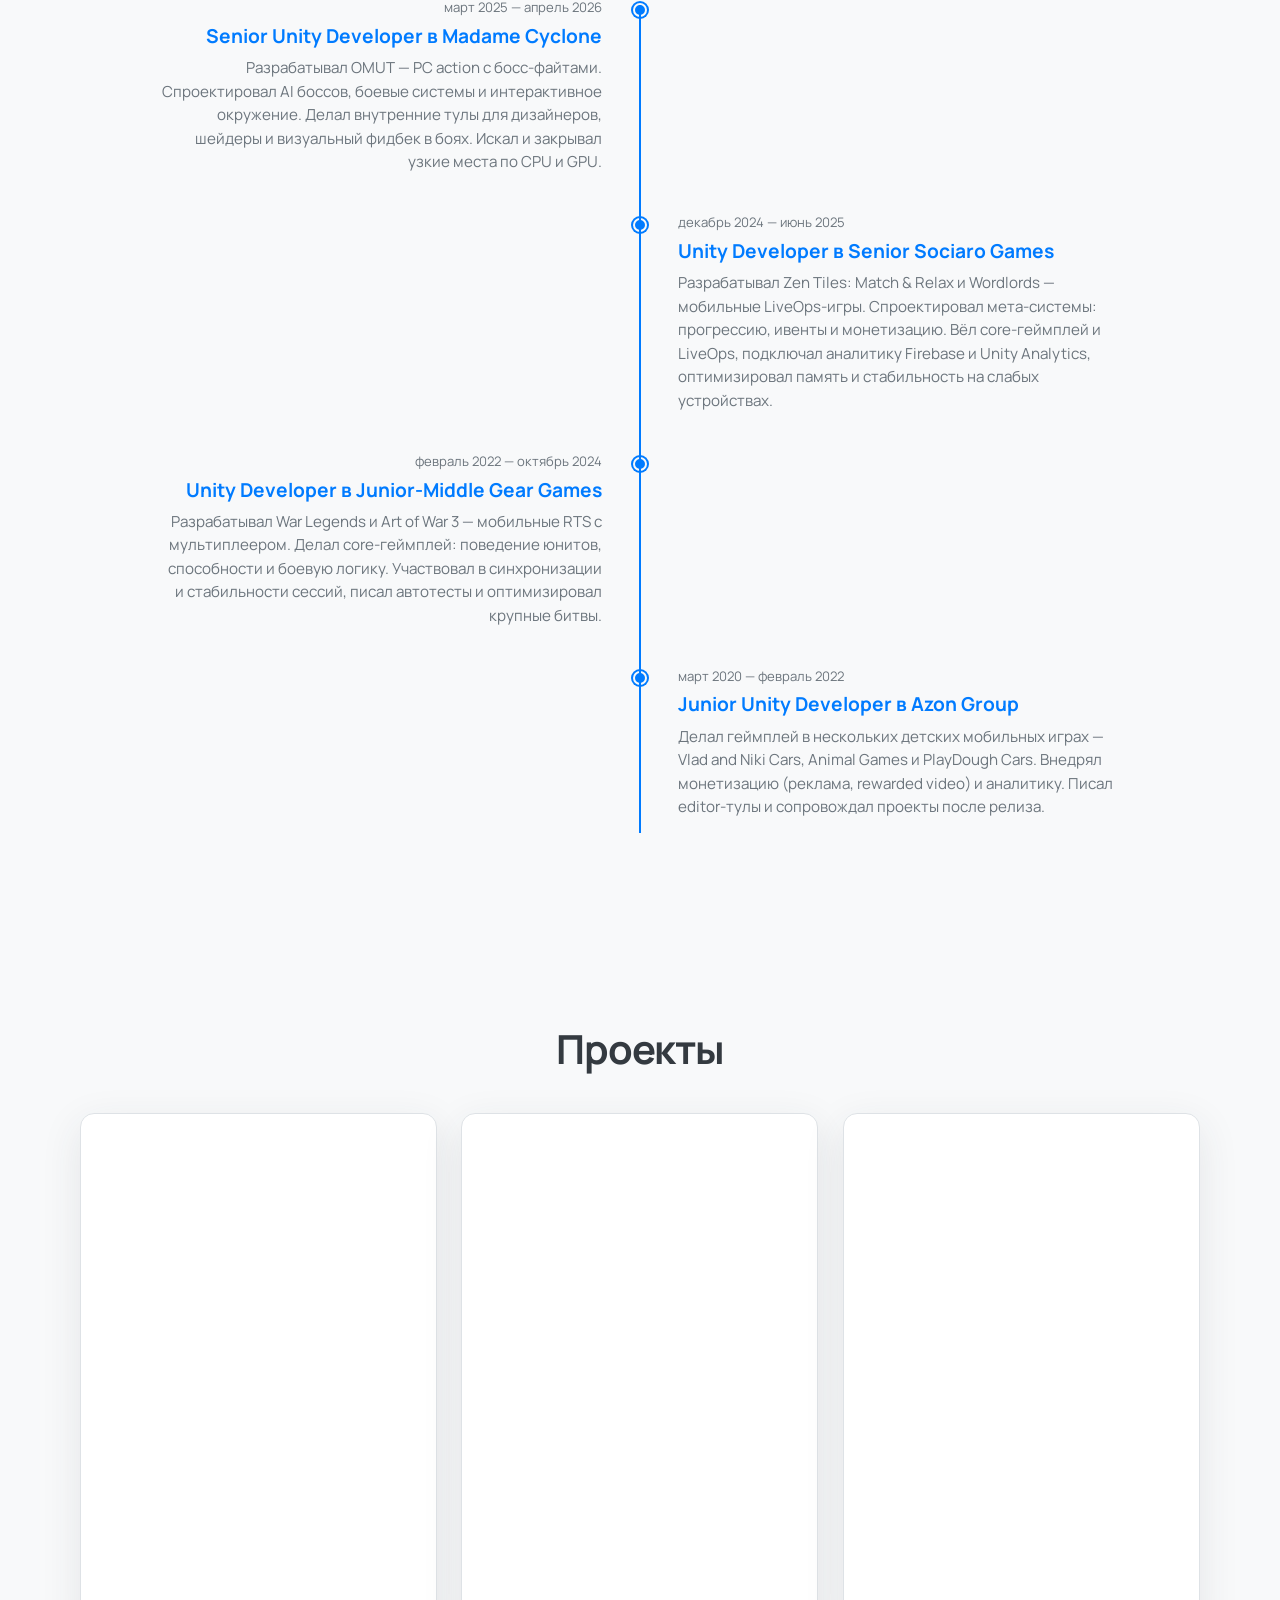
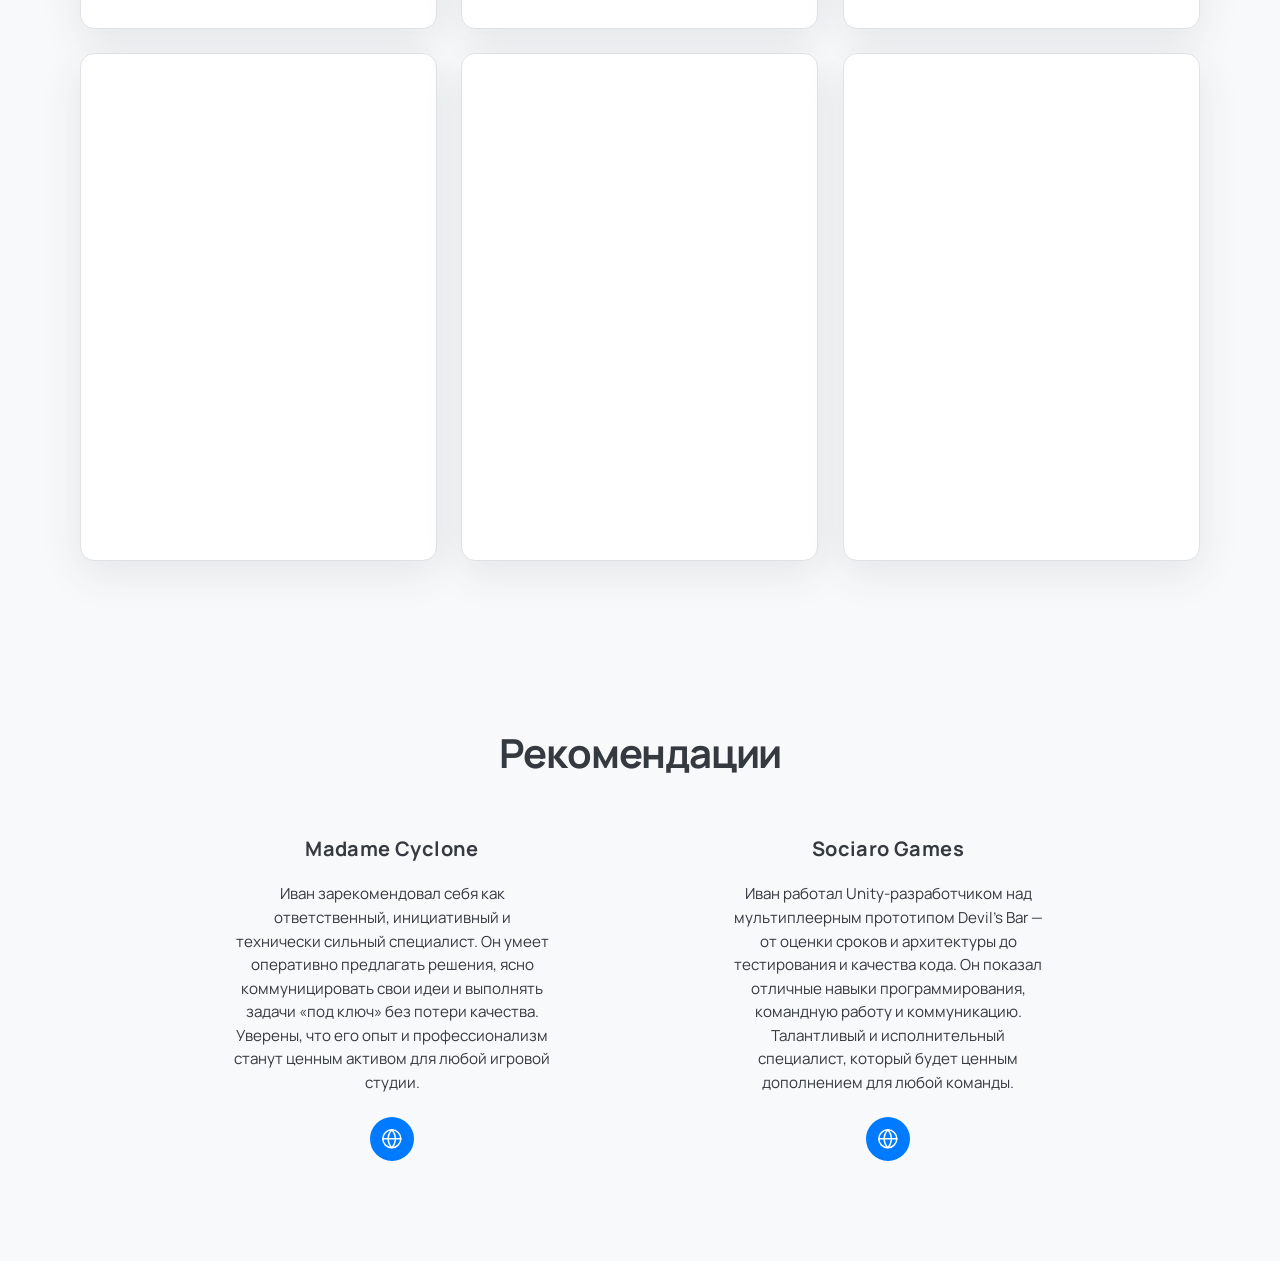
==== commit b27f8094: "Smooth scrolling by capping mosaic work and lightening project blur." ====
--- a/index.html
+++ b/index.html
@@ -15,8 +15,8 @@
       href="https://fonts.googleapis.com/css2?family=Manrope:wght@400;500;600;700;800&display=swap"
       rel="stylesheet"
     />
-    <link rel="stylesheet" href="css/theme.css?v=20261109d" />
-    <link rel="stylesheet" href="css/styles.css?v=20261109d" />
+    <link rel="stylesheet" href="css/theme.css?v=20261109e" />
+    <link rel="stylesheet" href="css/styles.css?v=20261109e" />
   </head>
   <body>
     <aside id="social-rail" class="social-rail" aria-label="Social links"></aside>
@@ -105,7 +105,7 @@
     </main>
 
     <script type="module">
-      import("./js/app.js?v=20261109d");
+      import("./js/app.js?v=20261109e");
     </script>
   </body>
 </html>
--- a/css/theme.css
+++ b/css/theme.css
@@ -25,14 +25,15 @@
   --hero-fade-height: 120px;
 
   --mosaic-icon-size: 28px;
-  --mosaic-gap: 56px;
+  --mosaic-gap: 72px;
   --mosaic-opacity: 0.144;
   --mosaic-fade-ms: 1600;
   --mosaic-hold-ms: 900;
   --mosaic-cooldown-min-ms: 1000;
   --mosaic-cooldown-max-ms: 2600;
   --mosaic-stagger-ms: 9000;
-  --mosaic-density: 0.78;
+  --mosaic-density: 0.45;
+  --mosaic-max-cells: 48;
   --mosaic-content-pad-x: 36px;
   --mosaic-content-pad-y: 28px;
 
--- a/css/styles.css
+++ b/css/styles.css
@@ -422,6 +422,11 @@
   z-index: 0;
   pointer-events: none;
   overflow: hidden;
+  contain: layout paint;
+}
+
+.icon-mosaic.is-scrolling .icon-mosaic__cell img {
+  transition: none;
 }
 
 .icon-mosaic__cell {
@@ -429,6 +434,9 @@
   width: var(--mosaic-icon-size);
   height: var(--mosaic-icon-size);
   transform: translate(-50%, -50%);
+  contain: layout paint size;
+  content-visibility: auto;
+  contain-intrinsic-size: var(--mosaic-icon-size) var(--mosaic-icon-size);
 }
 
 .icon-mosaic__cell img {
@@ -439,6 +447,7 @@
   image-rendering: pixelated;
   image-rendering: crisp-edges;
   transition: opacity calc(var(--mosaic-fade-ms) * 1ms) ease;
+  will-change: opacity;
 }
 
 .icon-mosaic__cell.is-on img {
@@ -616,6 +625,8 @@
   overflow: hidden;
   box-shadow: var(--shadow);
   transition: transform 0.25s ease, border-color 0.25s ease;
+  content-visibility: auto;
+  contain-intrinsic-size: auto 520px;
 }
 
 .project-card:hover {
@@ -660,12 +671,12 @@
 
 .carousel-slide--contain .carousel-slide__backdrop {
   position: absolute;
-  inset: -24px;
+  inset: -16px;
   background-position: center;
   background-size: cover;
-  filter: blur(22px);
-  opacity: 0.22;
-  transform: scale(1.08);
+  filter: blur(8px);
+  opacity: 0.18;
+  transform: scale(1.05);
 }
 
 .carousel-slide--contain::after {
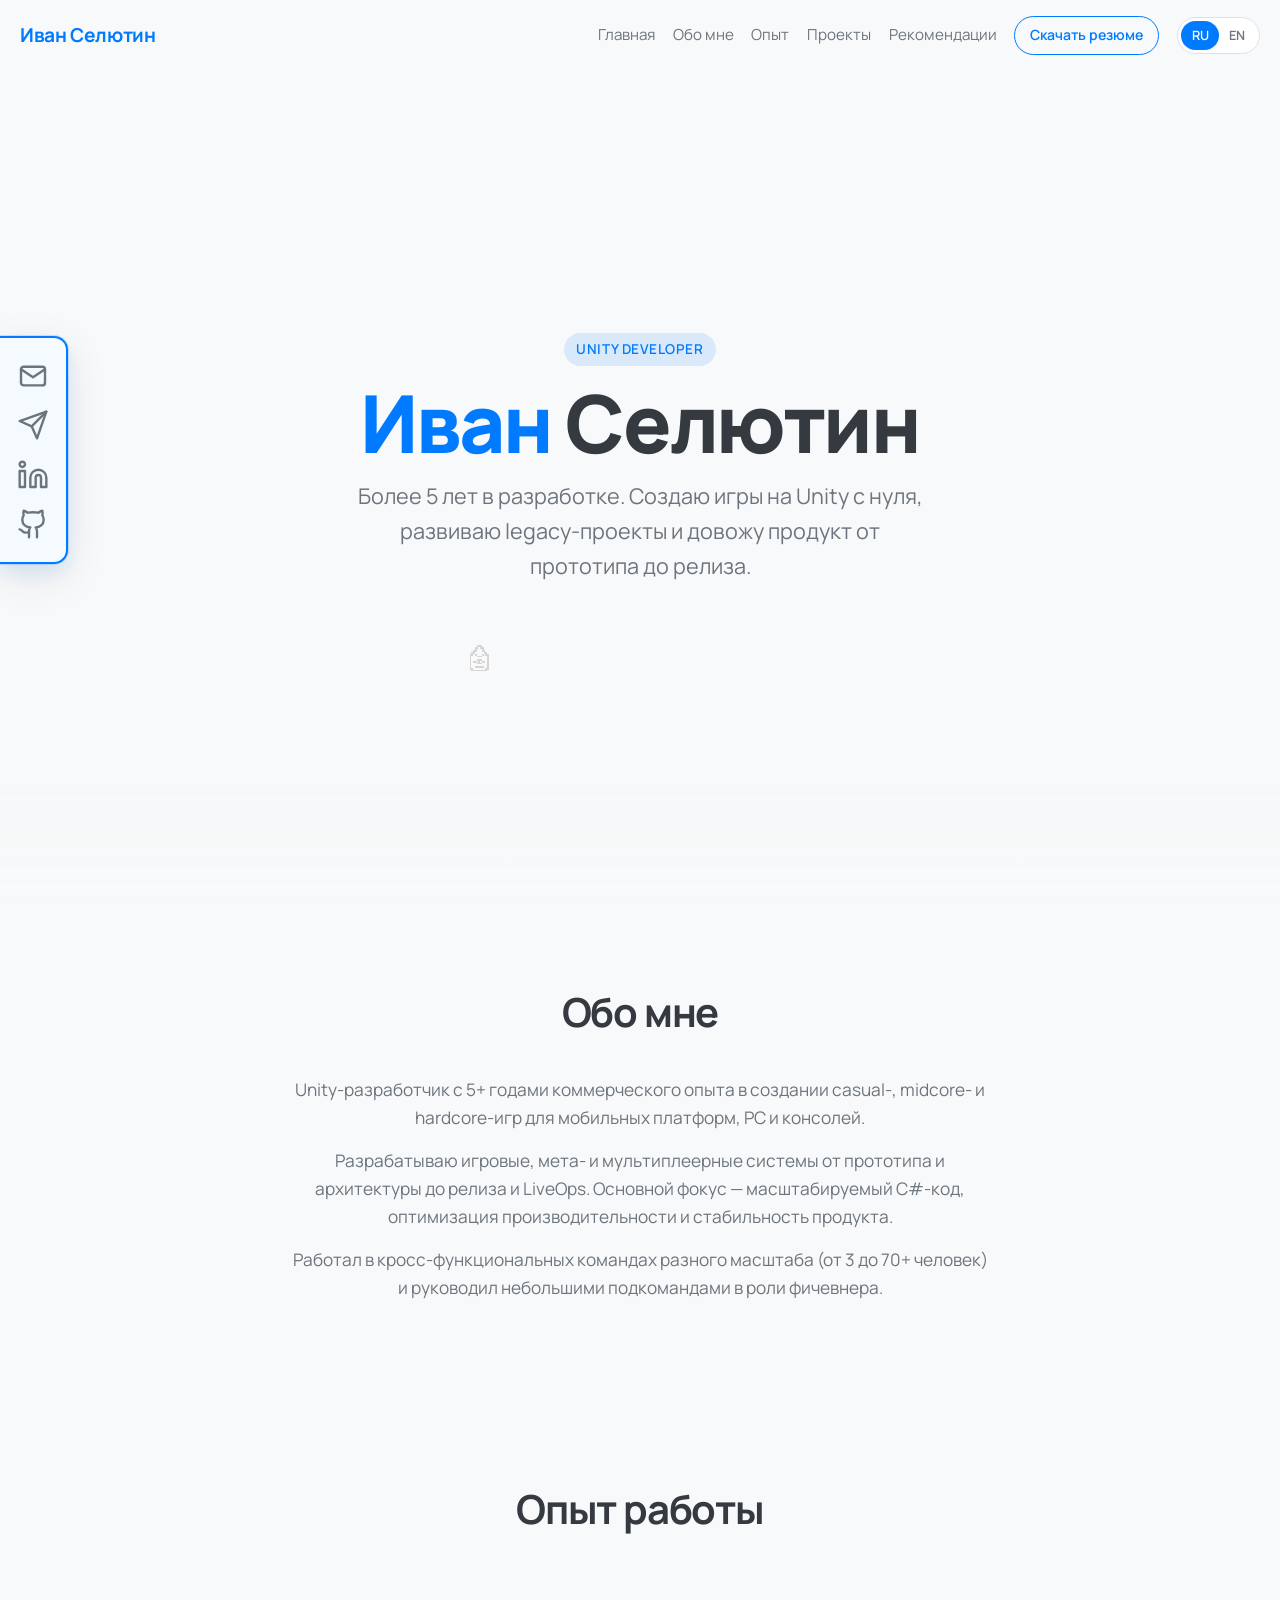
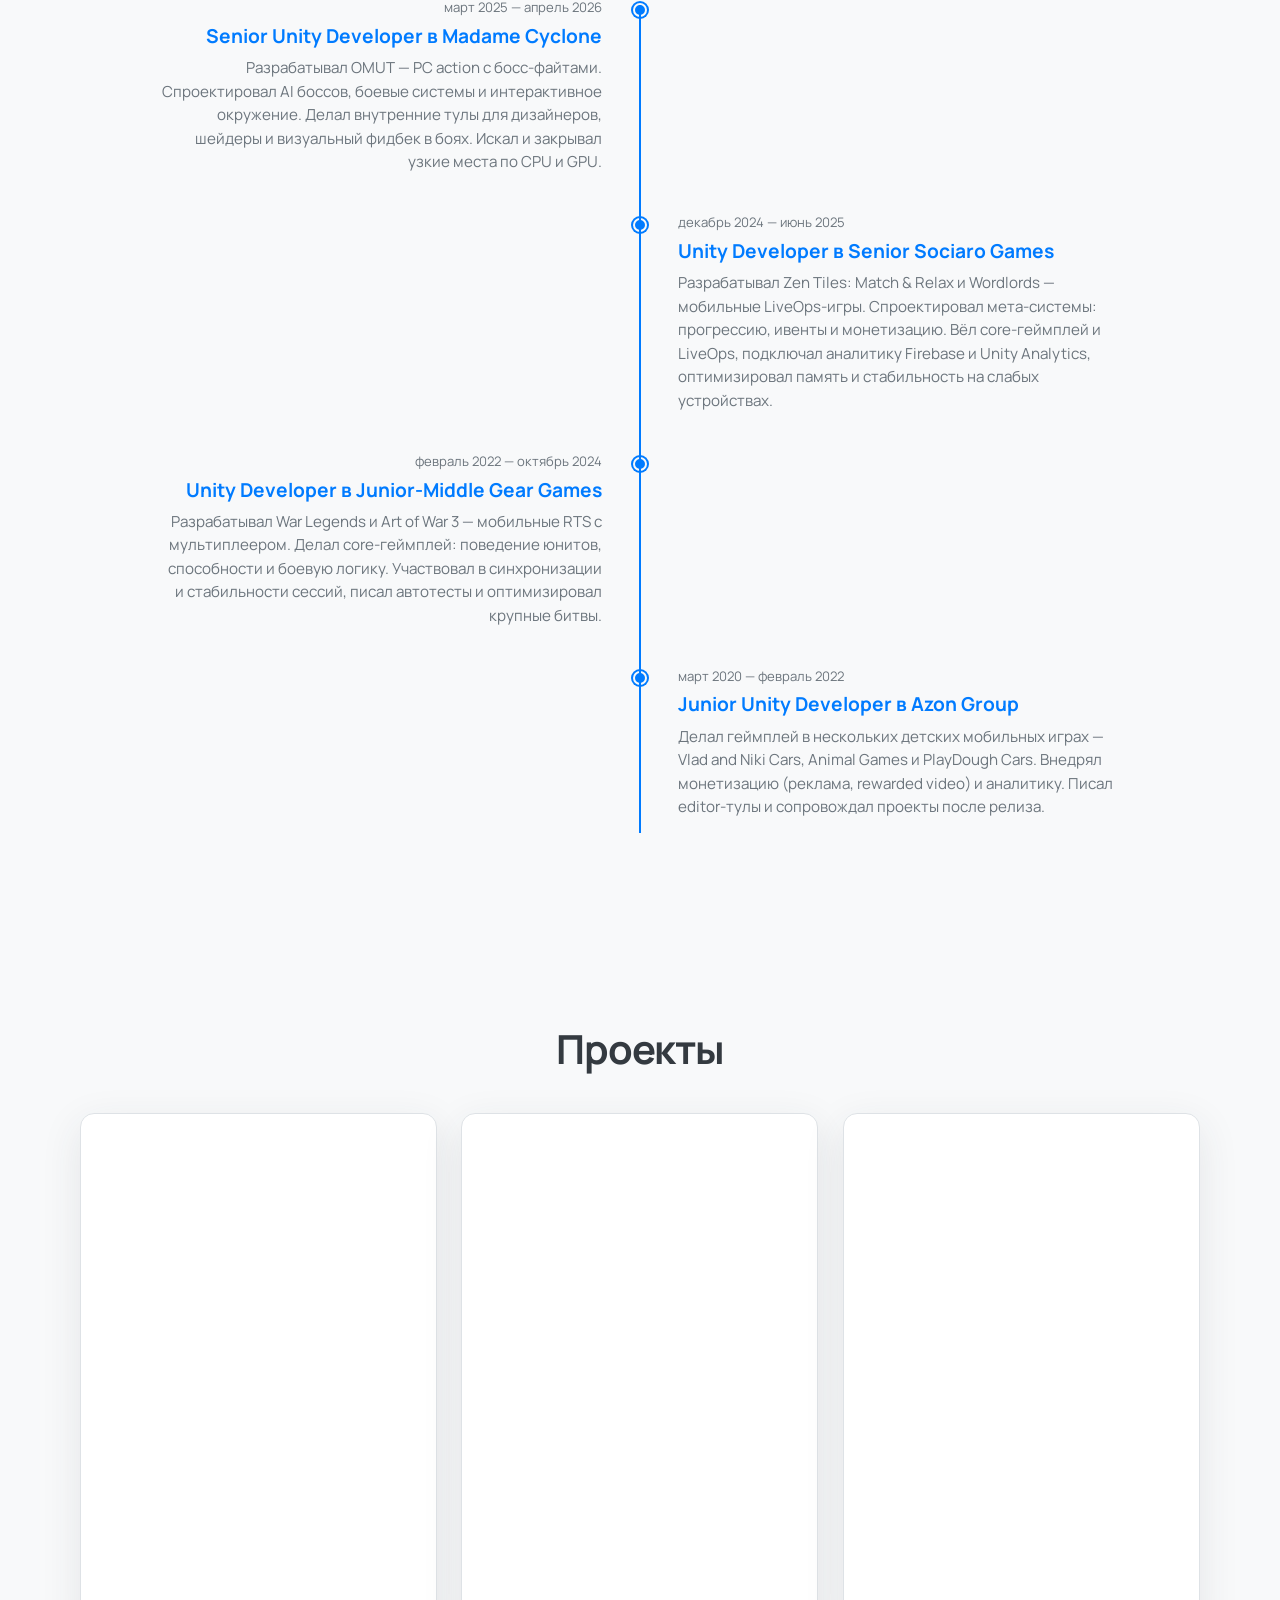
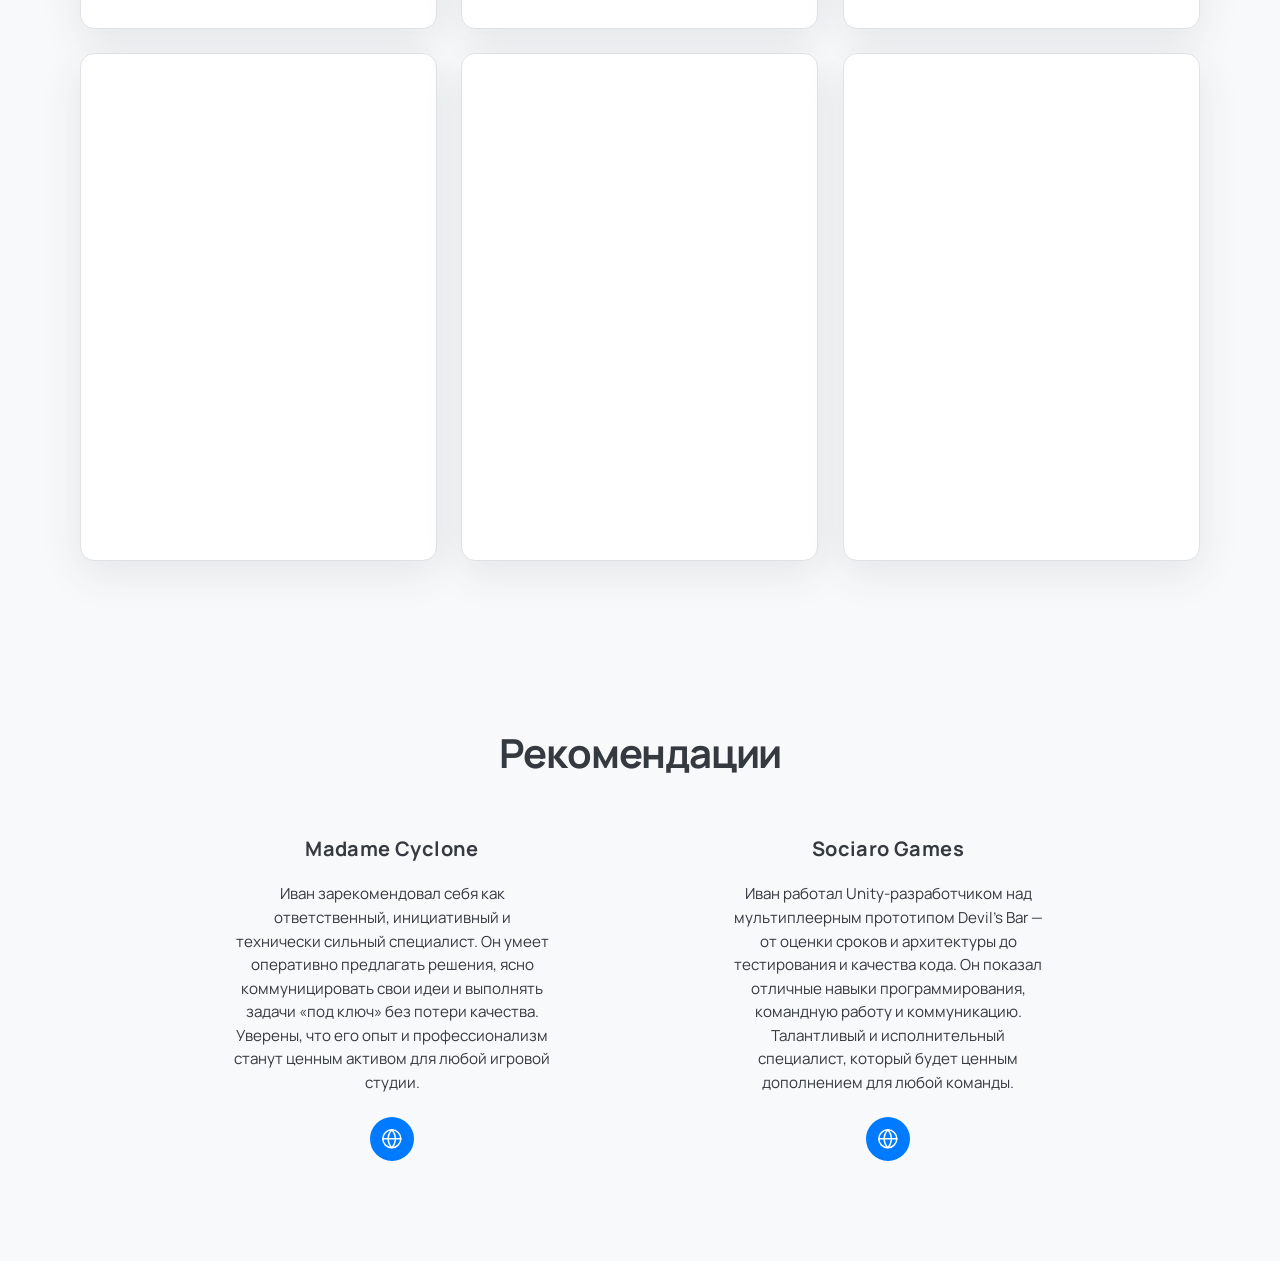
==== commit e051acc9: "Add GoatCounter analytics for privacy-friendly page views." ====
--- a/index.html
+++ b/index.html
@@ -15,8 +15,8 @@
       href="https://fonts.googleapis.com/css2?family=Manrope:wght@400;500;600;700;800&display=swap"
       rel="stylesheet"
     />
-    <link rel="stylesheet" href="css/theme.css?v=20261109e" />
-    <link rel="stylesheet" href="css/styles.css?v=20261109e" />
+    <link rel="stylesheet" href="css/theme.css?v=20261118a" />
+    <link rel="stylesheet" href="css/styles.css?v=20261118a" />
   </head>
   <body>
     <aside id="social-rail" class="social-rail" aria-label="Social links"></aside>
@@ -105,7 +105,12 @@
     </main>
 
     <script type="module">
-      import("./js/app.js?v=20261109e");
+      import("./js/app.js?v=20261118a");
     </script>
+    <script
+      data-goatcounter="https://legavana.goatcounter.com/count"
+      async
+      src="https://gc.zgo.at/count.js"
+    ></script>
   </body>
 </html>
--- a/css/theme.css
+++ b/css/theme.css
@@ -27,11 +27,11 @@
   --mosaic-icon-size: 28px;
   --mosaic-gap: 72px;
   --mosaic-opacity: 0.144;
-  --mosaic-fade-ms: 1600;
-  --mosaic-hold-ms: 900;
-  --mosaic-cooldown-min-ms: 1000;
-  --mosaic-cooldown-max-ms: 2600;
-  --mosaic-stagger-ms: 9000;
+  --mosaic-fade-ms: 1440;
+  --mosaic-hold-ms: 810;
+  --mosaic-cooldown-min-ms: 900;
+  --mosaic-cooldown-max-ms: 2340;
+  --mosaic-stagger-ms: 8100;
   --mosaic-density: 0.45;
   --mosaic-max-cells: 48;
   --mosaic-content-pad-x: 36px;
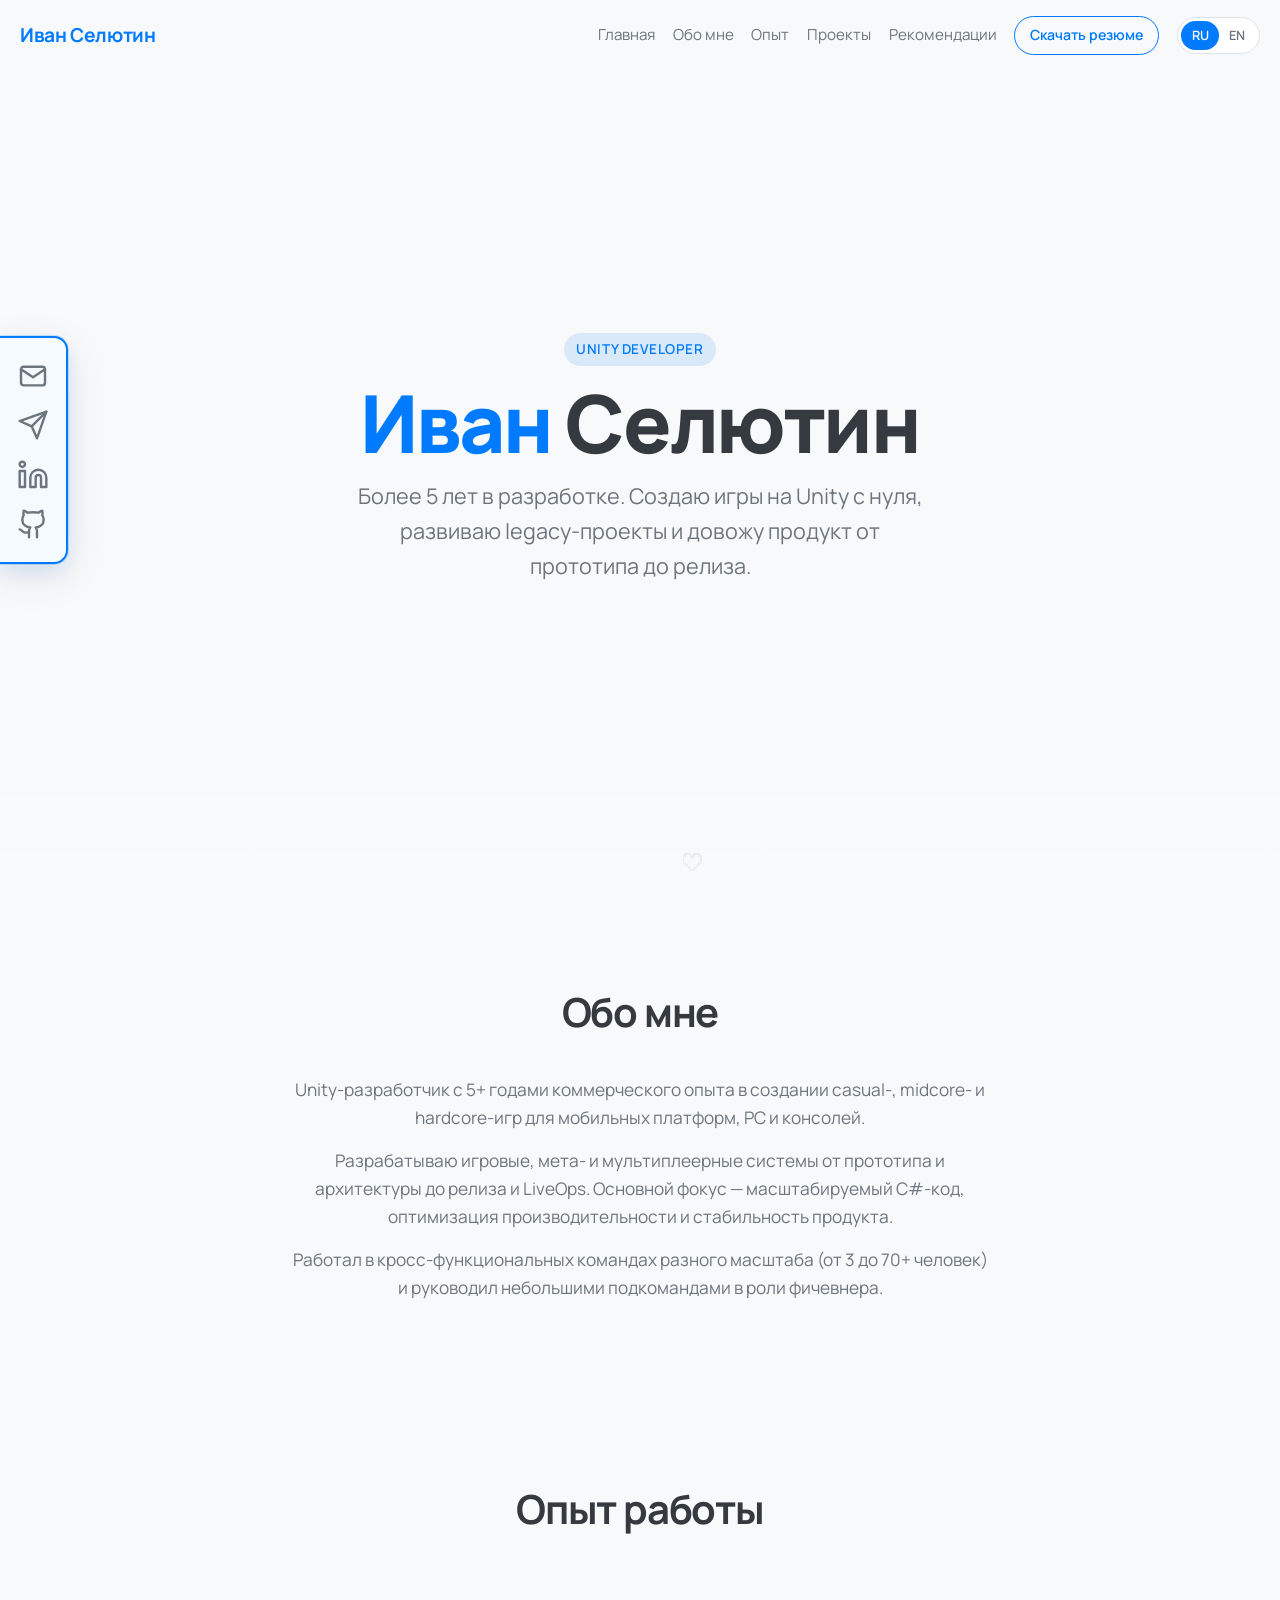
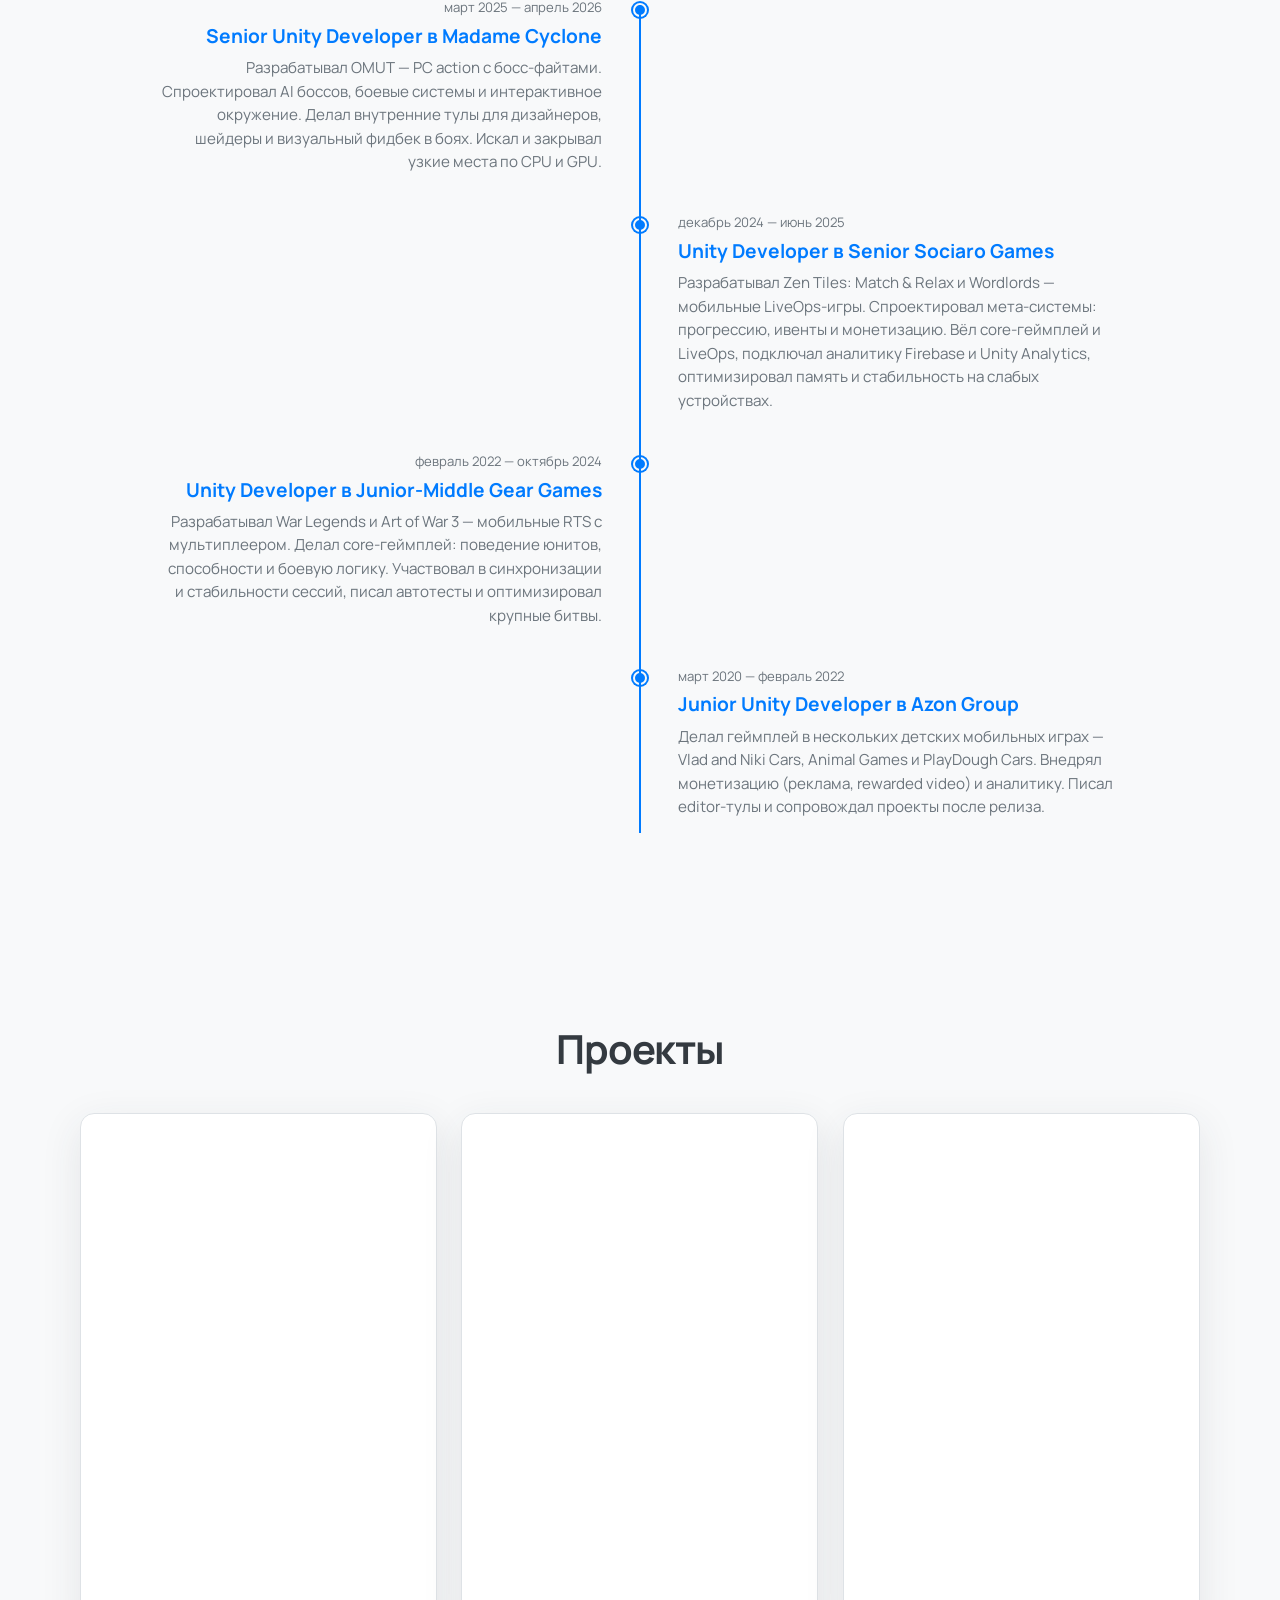
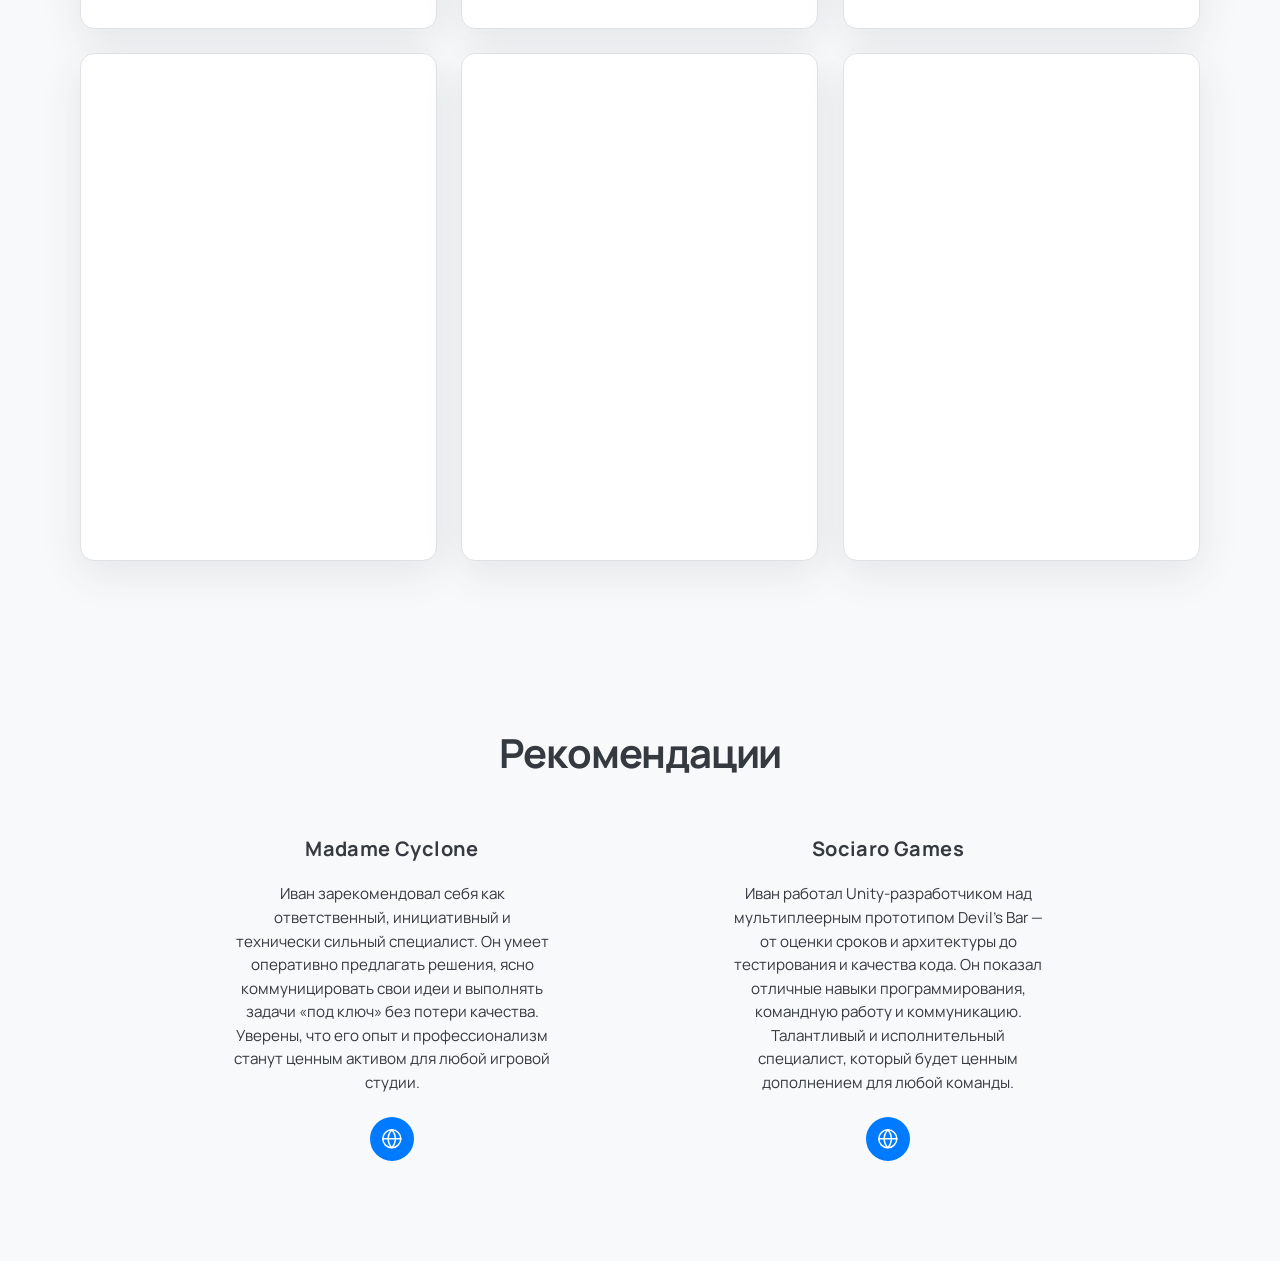
==== commit d60d0ded: "Replace GoatCounter with Yandex Metrika for page views." ====
--- a/index.html
+++ b/index.html
@@ -107,10 +107,42 @@
     <script type="module">
       import("./js/app.js?v=20261118a");
     </script>
-    <script
-      data-goatcounter="https://legavana.goatcounter.com/count"
-      async
-      src="https://gc.zgo.at/count.js"
-    ></script>
+    <!-- Yandex.Metrika counter -->
+    <script type="text/javascript">
+      (function (m, e, t, r, i, k, a) {
+        m[i] =
+          m[i] ||
+          function () {
+            (m[i].a = m[i].a || []).push(arguments);
+          };
+        m[i].l = 1 * new Date();
+        for (var j = 0; j < document.scripts.length; j++) {
+          if (document.scripts[j].src === r) {
+            return;
+          }
+        }
+        (k = e.createElement(t)),
+          (a = e.getElementsByTagName(t)[0]),
+          (k.async = 1),
+          (k.src = r),
+          a.parentNode.insertBefore(k, a);
+      })(window, document, "script", "https://mc.yandex.ru/metrika/tag.js?id=114349921", "ym");
+
+      ym(114349921, "init", {
+        ssr: true,
+        webvisor: true,
+        clickmap: true,
+        referrer: document.referrer,
+        url: location.href,
+        accurateTrackBounce: true,
+        trackLinks: true,
+      });
+    </script>
+    <noscript
+      ><div>
+        <img src="https://mc.yandex.ru/watch/114349921" style="position: absolute; left: -9999px" alt="" />
+      </div
+    ></noscript>
+    <!-- /Yandex.Metrika counter -->
   </body>
 </html>
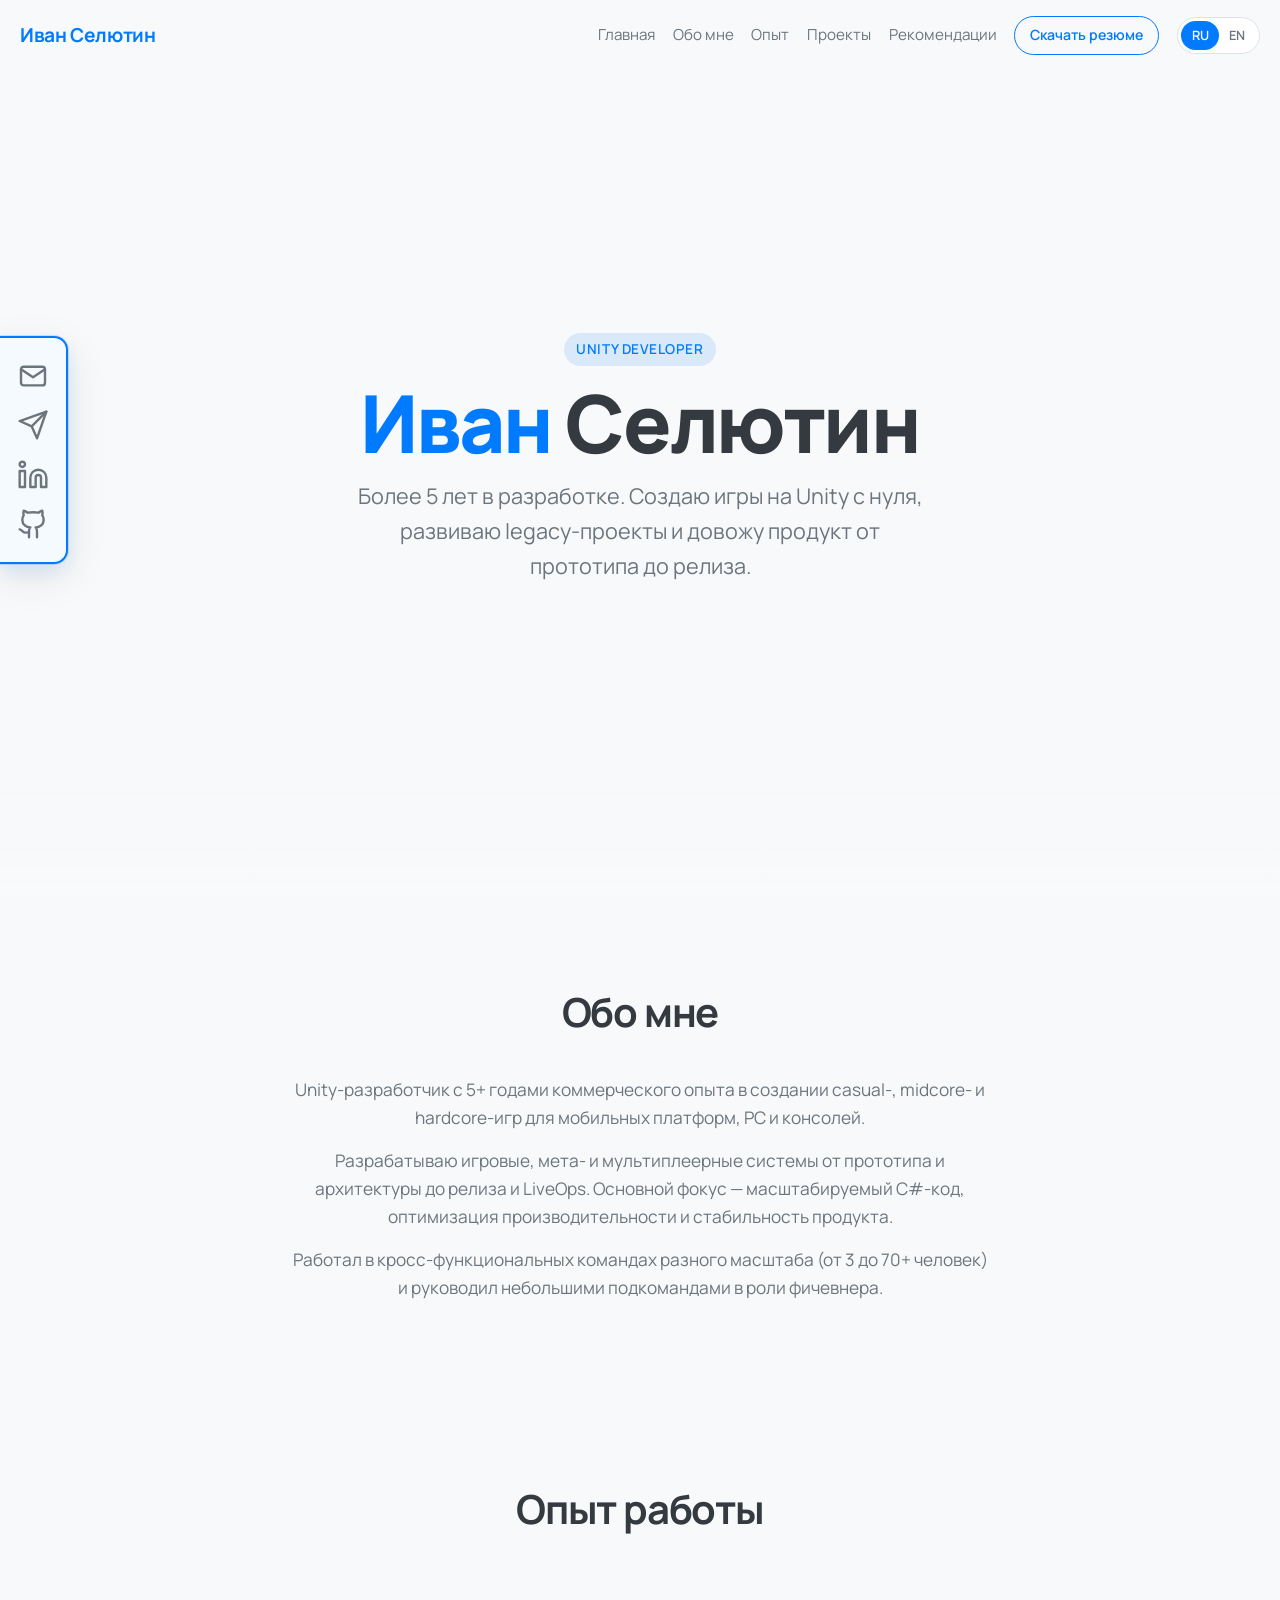
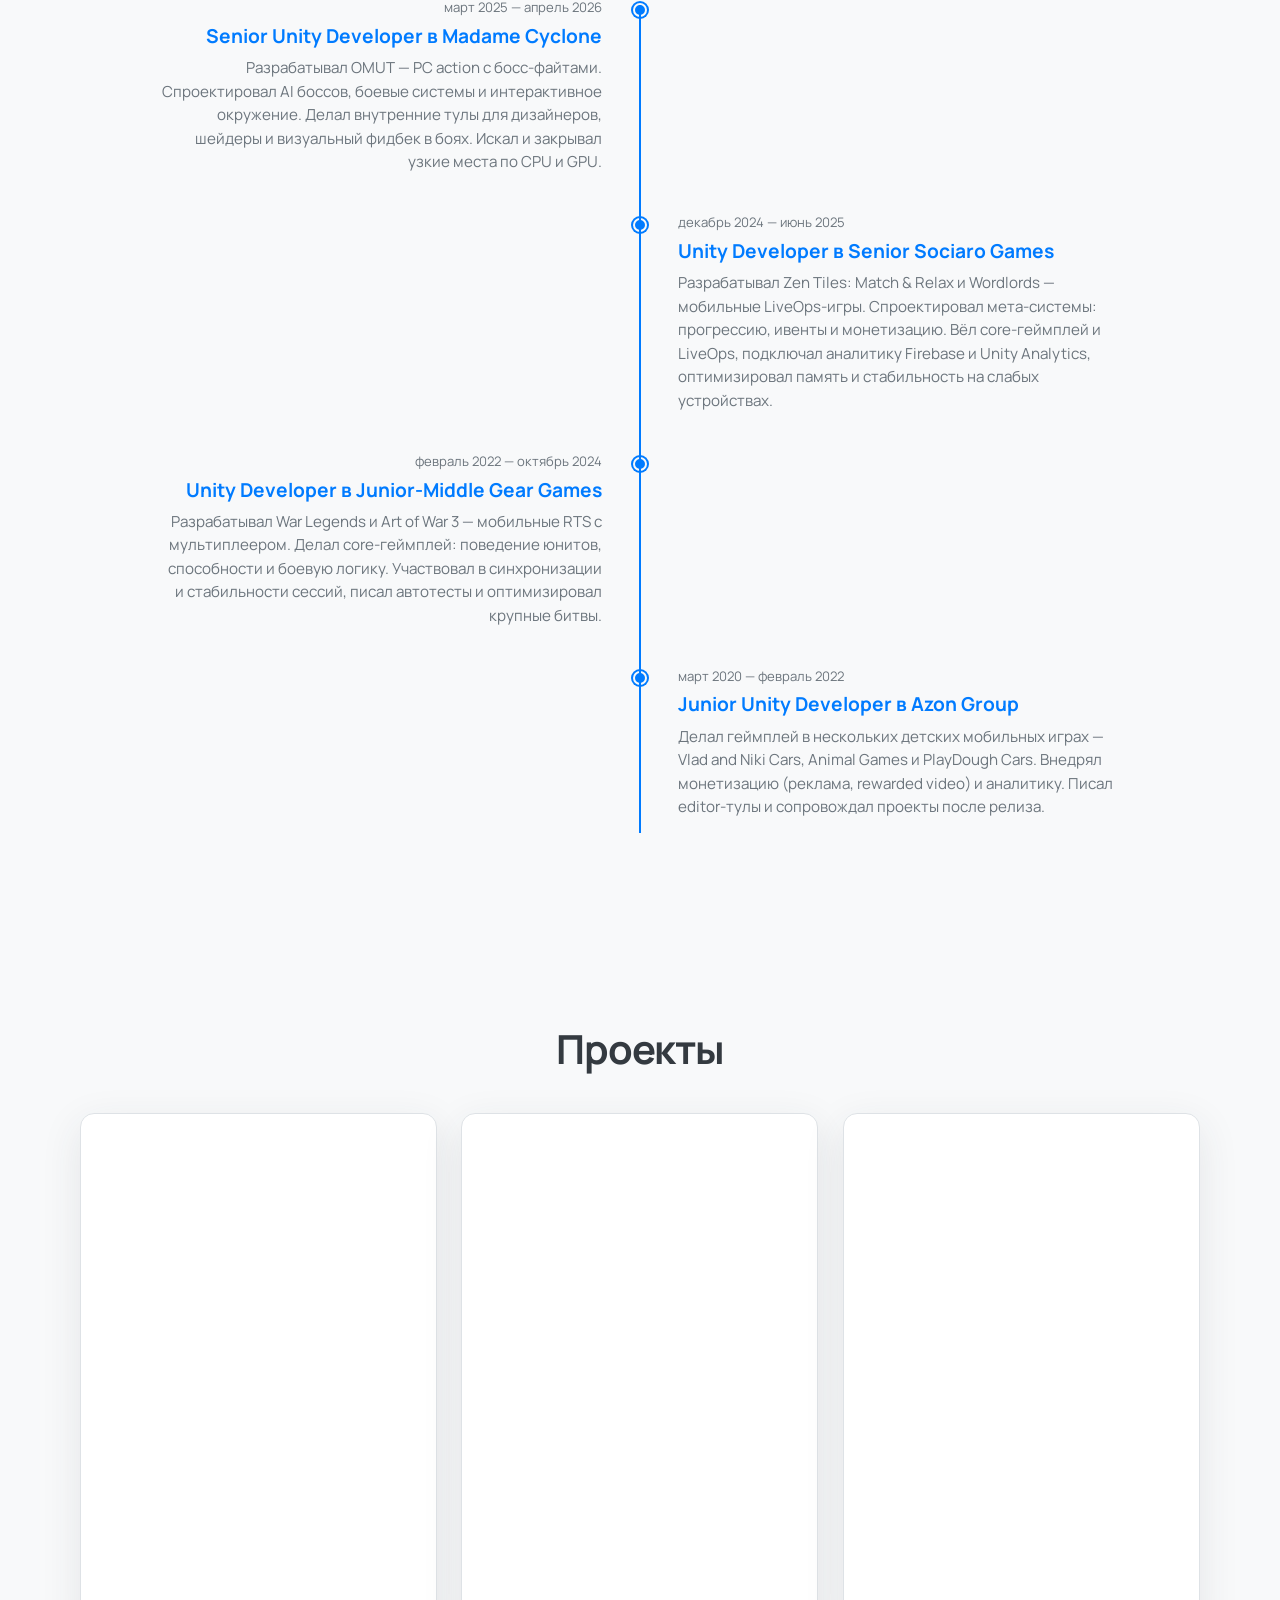
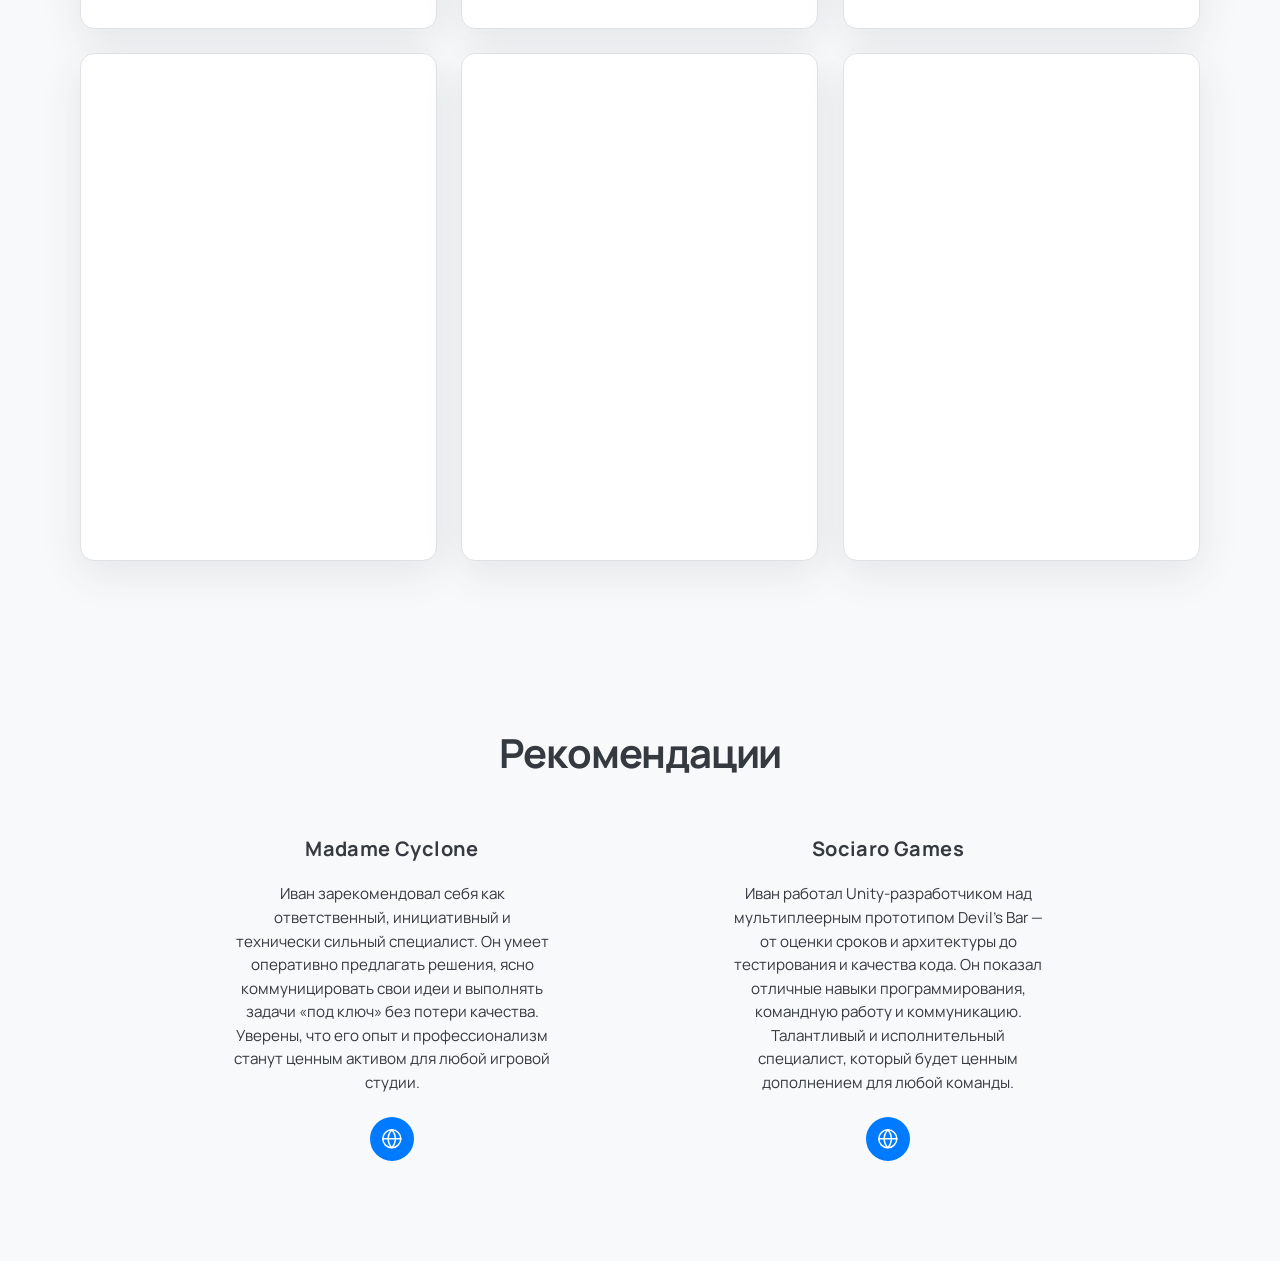
==== commit 5bbeb00b: "Restore GoatCounter alongside Yandex Metrika." ====
--- a/index.html
+++ b/index.html
@@ -107,6 +107,11 @@
     <script type="module">
       import("./js/app.js?v=20261118a");
     </script>
+    <script
+      data-goatcounter="https://legavana.goatcounter.com/count"
+      async
+      src="https://gc.zgo.at/count.js"
+    ></script>
     <!-- Yandex.Metrika counter -->
     <script type="text/javascript">
       (function (m, e, t, r, i, k, a) {
